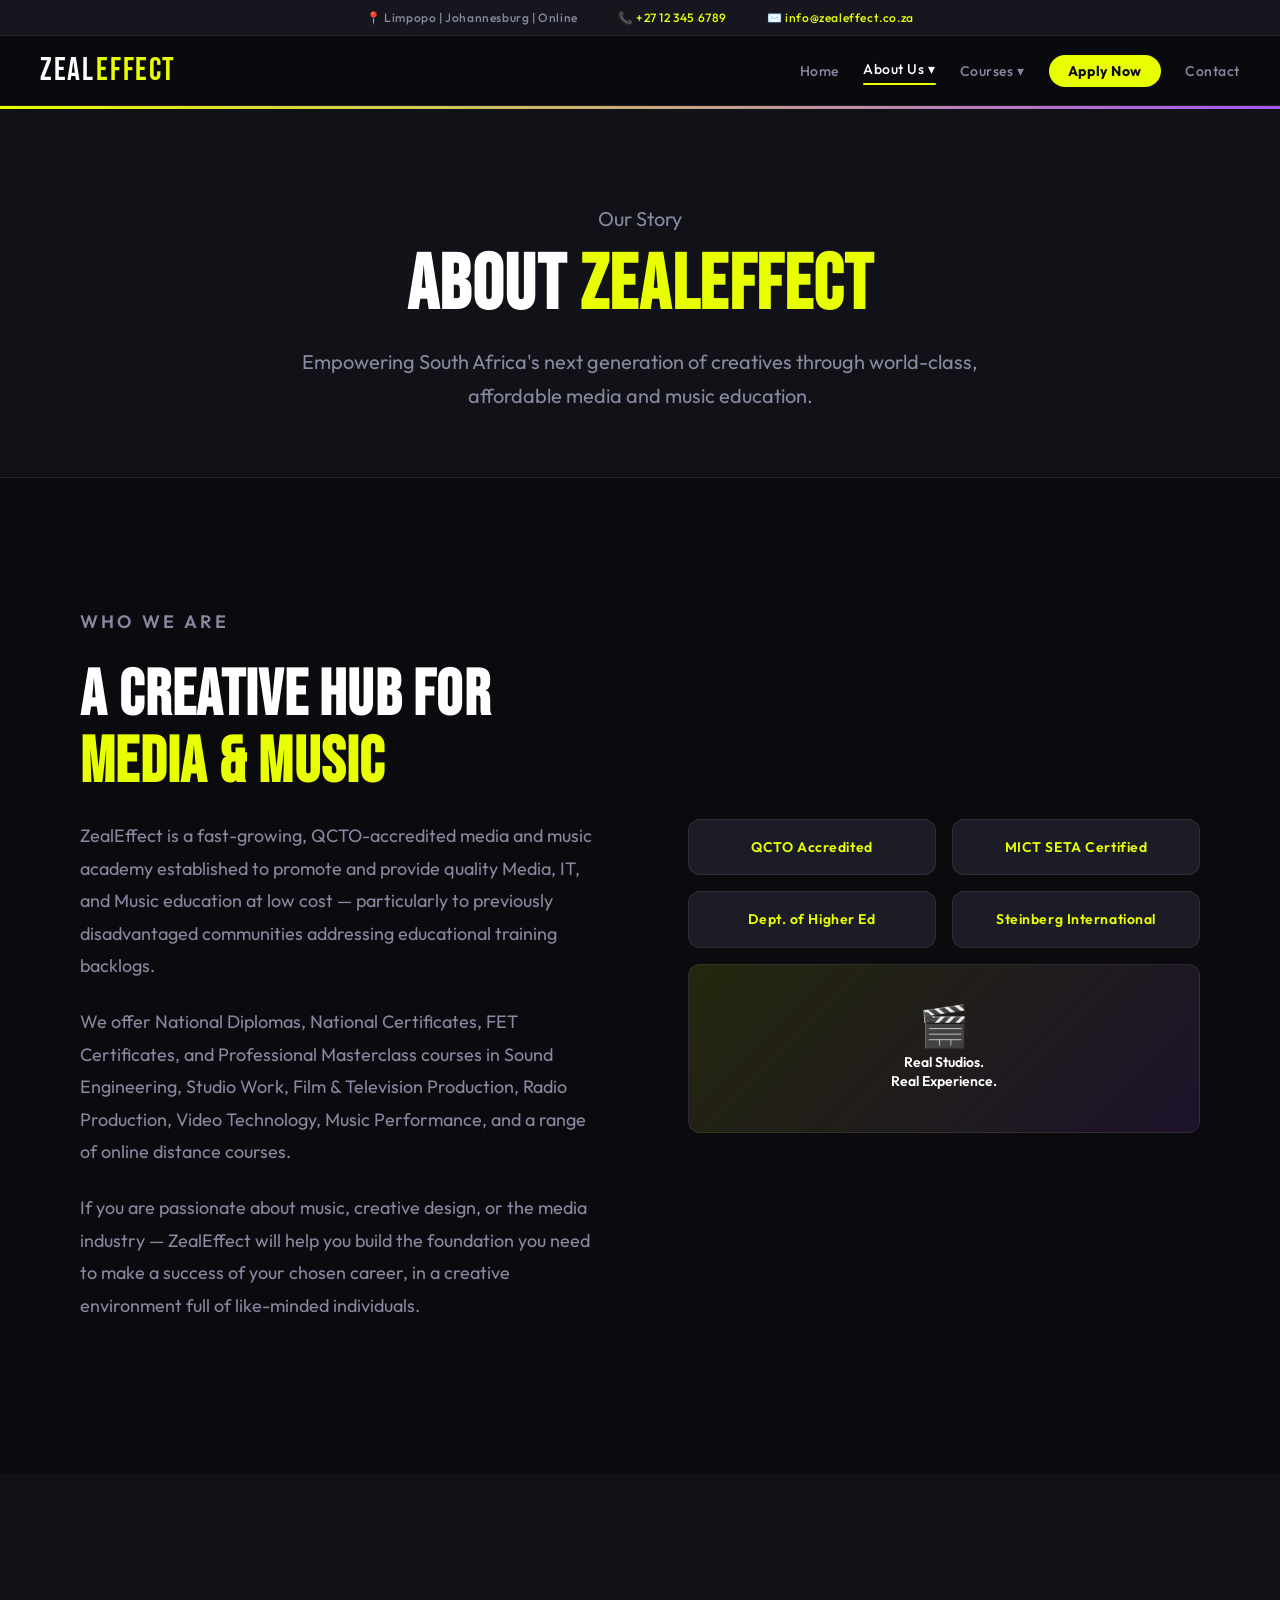
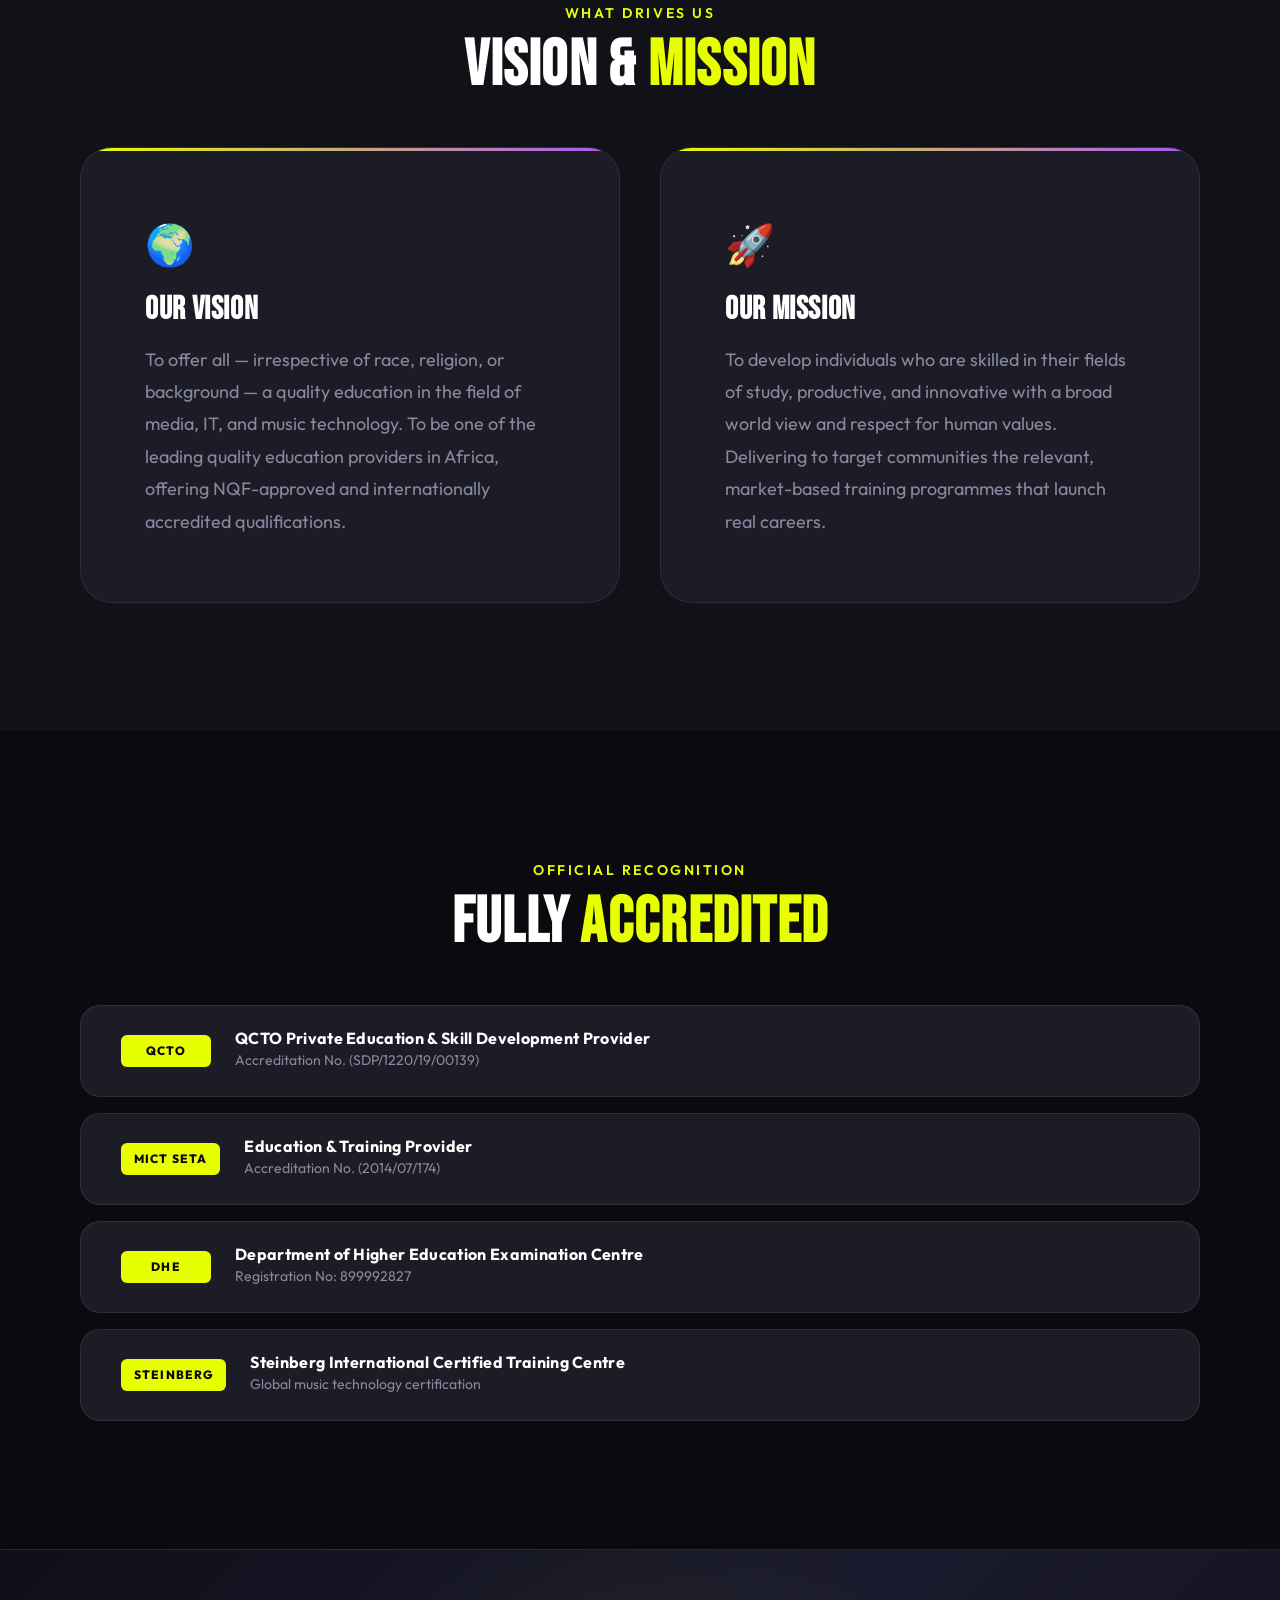
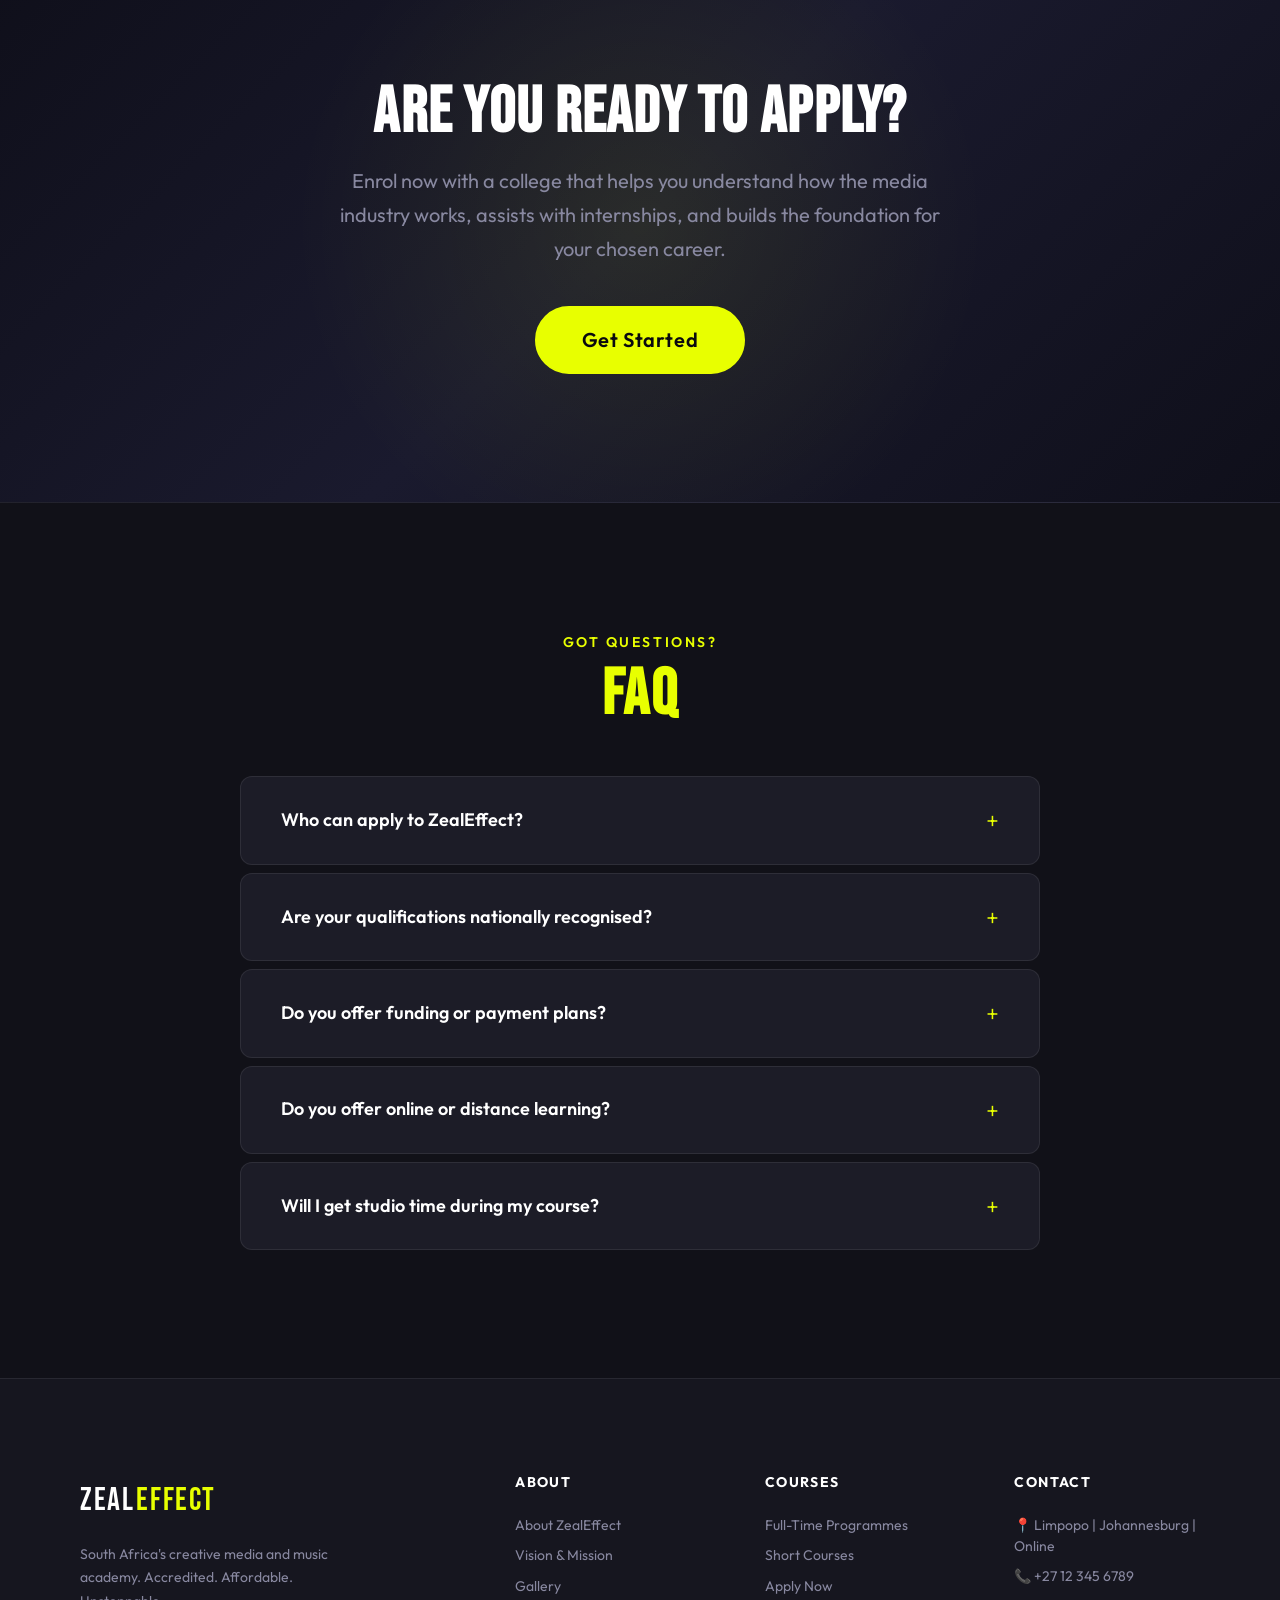
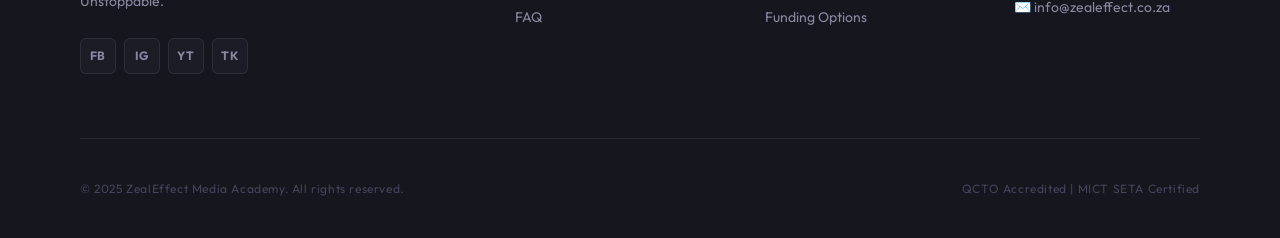
==== about.html @ ce58e079 "first commit" ====
<!DOCTYPE html>
<html lang="en">
<head>
  <meta charset="UTF-8" />
  <meta name="viewport" content="width=device-width, initial-scale=1.0" />
  <title>About Us | ZealEffect</title>
  <link rel="stylesheet" href="css/reset.css" />
  <link rel="stylesheet" href="css/variables.css" />
  <link rel="stylesheet" href="css/layout.css" />
  <link rel="stylesheet" href="css/navbar.css" />
  <link rel="stylesheet" href="css/sections.css" />
  <link rel="stylesheet" href="css/cards.css" />
  <link rel="stylesheet" href="css/footer.css" />
  <link rel="stylesheet" href="css/animations.css" />
  <link rel="stylesheet" href="css/about.css" />
  <link rel="preconnect" href="https://fonts.googleapis.com" />
  <link rel="preconnect" href="https://fonts.gstatic.com" crossorigin />
  <link href="https://fonts.googleapis.com/css2?family=Bebas+Neue&family=Outfit:wght@300;400;500;600;700&display=swap" rel="stylesheet" />
</head>
<body>

  <!-- TOP BAR -->
  <div class="topbar">
    <span>📍 Limpopo | Johannesburg | Online</span>
    <span>📞 <a href="tel:+27123456789">+27 12 345 6789</a></span>
    <span>✉️ <a href="mailto:info@zealeffect.co.za">info@zealeffect.co.za</a></span>
  </div>

  <!-- NAVBAR -->
  <nav class="navbar" id="navbar">
    <a href="index.html" class="logo">
      <span class="logo-zeal">ZEAL</span><span class="logo-effect">EFFECT</span>
    </a>
    <button class="hamburger" id="hamburger" aria-label="Toggle menu">
      <span></span><span></span><span></span>
    </button>
    <ul class="nav-links" id="navLinks">
      <li><a href="index.html">Home</a></li>
      <li class="dropdown">
        <a href="about.html" class="active">About Us ▾</a>
        <ul class="dropdown-menu">
          <li><a href="#vision">Our Vision</a></li>
          <li><a href="#mission">Our Mission</a></li>
          <li><a href="gallery.html">Gallery</a></li>
          <li><a href="#faq">FAQ</a></li>
        </ul>
      </li>
      <li class="dropdown">
        <a href="courses.html">Courses ▾</a>
        <ul class="dropdown-menu">
          <li><a href="courses.html#fulltime">Full-Time Programmes</a></li>
          <li><a href="courses.html#parttime">Short Courses</a></li>
        </ul>
      </li>
      <li><a href="#apply" class="nav-cta">Apply Now</a></li>
      <li><a href="contact.html">Contact</a></li>
    </ul>
  </nav>

  <!-- PAGE HERO -->
  <section class="page-hero">
    <div class="page-hero-content reveal">
      <p class="hero-eyebrow">Our Story</p>
      <h1>About <em>ZealEffect</em></h1>
      <p>Empowering South Africa's next generation of creatives through world-class, affordable media and music education.</p>
    </div>
  </section>

  <!-- WHO WE ARE -->
  <section class="section-pad">
    <div class="container">
      <div class="about-grid">
        <div class="about-text reveal">
          <p class="section-eyebrow">Who We Are</p>
          <h2 class="section-title">A Creative Hub for<br/><em>Media &amp; Music</em></h2>
          <p>ZealEffect is a fast-growing, QCTO-accredited media and music academy established to promote and provide quality Media, IT, and Music education at low cost — particularly to previously disadvantaged communities addressing educational training backlogs.</p>
          <p>We offer National Diplomas, National Certificates, FET Certificates, and Professional Masterclass courses in Sound Engineering, Studio Work, Film & Television Production, Radio Production, Video Technology, Music Performance, and a range of online distance courses.</p>
          <p>If you are passionate about music, creative design, or the media industry — ZealEffect will help you build the foundation you need to make a success of your chosen career, in a creative environment full of like-minded individuals.</p>
        </div>
        <div class="about-badges reveal-delay">
          <div class="badge">QCTO Accredited</div>
          <div class="badge">MICT SETA Certified</div>
          <div class="badge">Dept. of Higher Ed</div>
          <div class="badge">Steinberg International</div>
          <div class="badge-image">
            <div class="badge-icon">🎬</div>
            <p>Real Studios.<br/>Real Experience.</p>
          </div>
        </div>
      </div>
    </div>
  </section>

  <!-- VISION & MISSION -->
  <section id="vision" class="section-pad dark-section">
    <div class="container">
      <p class="section-eyebrow center">What Drives Us</p>
      <h2 class="section-title center">Vision &amp; <em>Mission</em></h2>
      <div class="vm-grid" style="margin-top: 3rem;">
        <div class="vm-card reveal" id="mission">
          <div class="vm-icon">🌍</div>
          <h3>Our Vision</h3>
          <p>To offer all — irrespective of race, religion, or background — a quality education in the field of media, IT, and music technology. To be one of the leading quality education providers in Africa, offering NQF-approved and internationally accredited qualifications.</p>
        </div>
        <div class="vm-card reveal">
          <div class="vm-icon">🚀</div>
          <h3>Our Mission</h3>
          <p>To develop individuals who are skilled in their fields of study, productive, and innovative with a broad world view and respect for human values. Delivering to target communities the relevant, market-based training programmes that launch real careers.</p>
        </div>
      </div>
    </div>
  </section>

  <!-- ACCREDITATION -->
  <section class="section-pad">
    <div class="container">
      <p class="section-eyebrow center">Official Recognition</p>
      <h2 class="section-title center">Fully <em>Accredited</em></h2>
      <div class="accreditation-list stagger-children" style="margin-top:3rem">
        <div class="accred-item">
          <span class="accred-badge">QCTO</span>
          <div>
            <h4>QCTO Private Education &amp; Skill Development Provider</h4>
            <p>Accreditation No. (SDP/1220/19/00139)</p>
          </div>
        </div>
        <div class="accred-item">
          <span class="accred-badge">MICT SETA</span>
          <div>
            <h4>Education &amp; Training Provider</h4>
            <p>Accreditation No. (2014/07/174)</p>
          </div>
        </div>
        <div class="accred-item">
          <span class="accred-badge">DHE</span>
          <div>
            <h4>Department of Higher Education Examination Centre</h4>
            <p>Registration No: 899992827</p>
          </div>
        </div>
        <div class="accred-item">
          <span class="accred-badge">Steinberg</span>
          <div>
            <h4>Steinberg International Certified Training Centre</h4>
            <p>Global music technology certification</p>
          </div>
        </div>
      </div>
    </div>
  </section>

  <!-- APPLY CTA -->
  <section id="apply" class="cta-banner">
    <div class="cta-orb"></div>
    <div class="container cta-inner reveal">
      <h2>Are You Ready to Apply?</h2>
      <p>Enrol now with a college that helps you understand how the media industry works, assists with internships, and builds the foundation for your chosen career.</p>
      <a href="courses.html" class="btn btn-primary btn-lg">Get Started</a>
    </div>
  </section>

  <!-- FAQ -->
  <section id="faq" class="section-pad dark-section">
    <div class="container">
      <p class="section-eyebrow center">Got Questions?</p>
      <h2 class="section-title center"><em>FAQ</em></h2>
      <div class="faq-list" style="margin-top:3rem; max-width:800px; margin-left:auto; margin-right:auto;">
        <details class="faq-item reveal">
          <summary>Who can apply to ZealEffect?</summary>
          <p>Anyone who is passionate about media, music, or creative technology — regardless of race, religion, or background. We welcome school leavers, career changers, and working professionals.</p>
        </details>
        <details class="faq-item reveal">
          <summary>Are your qualifications nationally recognised?</summary>
          <p>Yes. All our full-time programmes are QCTO-accredited and registered with the Department of Higher Education. Short courses carry Steinberg and MICT SETA certification.</p>
        </details>
        <details class="faq-item reveal">
          <summary>Do you offer funding or payment plans?</summary>
          <p>Yes — we offer various funding options and flexible payment arrangements. Contact us or visit our Funding page for details.</p>
        </details>
        <details class="faq-item reveal">
          <summary>Do you offer online or distance learning?</summary>
          <p>Yes. We offer a range of online and distance courses alongside our campus-based programmes. Reach out to us to find out which options suit your schedule.</p>
        </details>
        <details class="faq-item reveal">
          <summary>Will I get studio time during my course?</summary>
          <p>Absolutely. Hands-on studio experience is central to what we offer. Students get real lab and studio time as part of their training.</p>
        </details>
      </div>
    </div>
  </section>

  <!-- FOOTER -->
  <footer class="footer">
    <div class="container">
      <div class="footer-grid">
        <div class="footer-brand">
          <div class="footer-logo"><span class="logo-zeal">ZEAL</span><span class="logo-effect">EFFECT</span></div>
          <p>South Africa's creative media and music academy. Accredited. Affordable. Unstoppable.</p>
          <div class="social-links">
            <a href="#" aria-label="Facebook">FB</a>
            <a href="#" aria-label="Instagram">IG</a>
            <a href="#" aria-label="YouTube">YT</a>
            <a href="#" aria-label="TikTok">TK</a>
          </div>
        </div>
        <div class="footer-col">
          <h4>About</h4>
          <ul>
            <li><a href="about.html">About ZealEffect</a></li>
            <li><a href="#vision">Vision &amp; Mission</a></li>
            <li><a href="gallery.html">Gallery</a></li>
            <li><a href="#faq">FAQ</a></li>
          </ul>
        </div>
        <div class="footer-col">
          <h4>Courses</h4>
          <ul>
            <li><a href="courses.html#fulltime">Full-Time Programmes</a></li>
            <li><a href="courses.html#parttime">Short Courses</a></li>
            <li><a href="#apply">Apply Now</a></li>
            <li><a href="#">Funding Options</a></li>
          </ul>
        </div>
        <div class="footer-col">
          <h4>Contact</h4>
          <ul>
            <li>📍 Limpopo | Johannesburg | Online</li>
            <li>📞 <a href="tel:+27123456789">+27 12 345 6789</a></li>
            <li>✉️ <a href="mailto:info@zealeffect.co.za">info@zealeffect.co.za</a></li>
          </ul>
        </div>
      </div>
      <div class="footer-bottom">
        <p>© 2025 ZealEffect Media Academy. All rights reserved.</p>
        <p>QCTO Accredited | MICT SETA Certified</p>
      </div>
    </div>
  </footer>

  <script src="js/navbar.js"></script>
  <script src="js/animations.js"></script>
</body>
</html>
---- css/variables.css ----
/* =============================================
   VARIABLES.CSS — Design tokens for ZealEffect
   ============================================= */

:root {

  /* ---- COLORS ---- */
  --color-bg:           #0a0a0f;
  --color-bg-2:         #111118;
  --color-bg-3:         #16161f;
  --color-surface:      #1c1c27;
  --color-border:       rgba(255, 255, 255, 0.08);

  --color-accent:       #e8ff00;      /* electric yellow-green — the ZealEffect spark */
  --color-accent-dim:   rgba(232, 255, 0, 0.12);
  --color-accent-glow:  rgba(232, 255, 0, 0.35);

  --color-secondary:    #a855f7;      /* violet for depth */
  --color-secondary-dim: rgba(168, 85, 247, 0.12);

  --color-text:         #e8e8f0;
  --color-text-muted:   #8888a0;
  --color-text-faint:   #44445a;

  --color-white:        #ffffff;
  --color-dark:         #0a0a0f;

  /* ---- TYPOGRAPHY ---- */
  --font-display:       'Bebas Neue', 'Impact', sans-serif;
  --font-body:          'Outfit', 'Segoe UI', sans-serif;

  --fs-xs:    0.75rem;
  --fs-sm:    0.875rem;
  --fs-base:  1rem;
  --fs-md:    1.125rem;
  --fs-lg:    1.25rem;
  --fs-xl:    1.5rem;
  --fs-2xl:   2rem;
  --fs-3xl:   2.75rem;
  --fs-4xl:   3.5rem;
  --fs-5xl:   5rem;
  --fs-6xl:   7rem;

  /* ---- SPACING ---- */
  --space-xs:   0.5rem;
  --space-sm:   1rem;
  --space-md:   1.5rem;
  --space-lg:   2.5rem;
  --space-xl:   4rem;
  --space-2xl:  6rem;
  --space-3xl:  8rem;

  /* ---- BORDERS & RADIUS ---- */
  --radius-sm:  6px;
  --radius-md:  12px;
  --radius-lg:  20px;
  --radius-xl:  32px;
  --radius-full: 9999px;

  /* ---- SHADOWS ---- */
  --shadow-sm:    0 2px 8px rgba(0,0,0,0.4);
  --shadow-md:    0 8px 32px rgba(0,0,0,0.6);
  --shadow-accent: 0 0 40px var(--color-accent-glow);
  --shadow-card:  0 4px 24px rgba(0,0,0,0.5);

  /* ---- TRANSITIONS ---- */
  --transition-fast:    0.15s ease;
  --transition-base:    0.3s ease;
  --transition-slow:    0.6s ease;

  /* ---- LAYOUT ---- */
  --container-max:  1200px;
  --navbar-height:  70px;
  --topbar-height:  38px;
}
---- css/layout.css ----
/* =============================================
   LAYOUT.CSS — Containers, grids, utilities
   ============================================= */

.container {
  width: 100%;
  max-width: var(--container-max);
  margin: 0 auto;
  padding: 0 var(--space-lg);
}

.section-pad {
  padding: var(--space-3xl) 0;
}

.dark-section {
  background-color: var(--color-bg-2);
}

.center {
  text-align: center;
}

/* ---- Shared text styles ---- */
.section-eyebrow {
  font-family: var(--font-body);
  font-size: var(--fs-sm);
  font-weight: 600;
  letter-spacing: 0.18em;
  text-transform: uppercase;
  color: var(--color-accent);
  margin-bottom: var(--space-xs);
  display: block;
}

.section-title {
  font-size: clamp(var(--fs-3xl), 5vw, var(--fs-5xl));
  color: var(--color-white);
  margin-bottom: var(--space-md);
  line-height: 1.05;
}

.section-title em {
  font-style: normal;
  color: var(--color-accent);
}

/* ---- Buttons ---- */
.btn {
  display: inline-block;
  font-family: var(--font-body);
  font-weight: 600;
  font-size: var(--fs-base);
  padding: 0.8rem 2rem;
  border-radius: var(--radius-full);
  transition: all var(--transition-base);
  cursor: pointer;
  letter-spacing: 0.03em;
  border: 2px solid transparent;
}

.btn-primary {
  background: var(--color-accent);
  color: var(--color-dark);
  border-color: var(--color-accent);
}

.btn-primary:hover {
  background: transparent;
  color: var(--color-accent);
  box-shadow: var(--shadow-accent);
}

.btn-outline {
  background: transparent;
  color: var(--color-white);
  border-color: rgba(255,255,255,0.3);
}

.btn-outline:hover {
  border-color: var(--color-accent);
  color: var(--color-accent);
}

.btn-lg {
  font-size: var(--fs-lg);
  padding: 1rem 2.8rem;
}

/* ---- Divider ---- */
.divider {
  width: 60px;
  height: 3px;
  background: var(--color-accent);
  margin: var(--space-md) 0;
}

.divider.center {
  margin-left: auto;
  margin-right: auto;
}

/* ---- Responsive ---- */
@media (max-width: 768px) {
  .container {
    padding: 0 var(--space-sm);
  }

  .section-pad {
    padding: var(--space-2xl) 0;
  }
}
---- css/navbar.css ----
/* =============================================
   NAVBAR.CSS — Top bar & Navigation
   ============================================= */

/* ---- Top bar ---- */
.topbar {
  background: var(--color-bg-3);
  color: var(--color-text-muted);
  font-size: var(--fs-xs);
  font-weight: 500;
  display: flex;
  justify-content: center;
  gap: var(--space-lg);
  padding: 0.5rem var(--space-lg);
  border-bottom: 1px solid var(--color-border);
  letter-spacing: 0.05em;
}

.topbar a {
  color: var(--color-accent);
  transition: opacity var(--transition-fast);
}

.topbar a:hover {
  opacity: 0.7;
}

/* ---- Navbar ---- */
.navbar {
  position: sticky;
  top: 0;
  z-index: 1000;
  height: var(--navbar-height);
  background: rgba(10, 10, 15, 0.92);
  backdrop-filter: blur(14px);
  -webkit-backdrop-filter: blur(14px);
  border-bottom: 1px solid var(--color-border);
  display: flex;
  align-items: center;
  justify-content: space-between;
  padding: 0 var(--space-lg);
  transition: box-shadow var(--transition-base);
}

.navbar.scrolled {
  box-shadow: 0 4px 32px rgba(0,0,0,0.6);
}

/* ---- Logo ---- */
.logo {
  font-family: var(--font-display);
  font-size: var(--fs-2xl);
  letter-spacing: 0.05em;
  display: flex;
  align-items: baseline;
  gap: 2px;
}

.logo-zeal  { color: var(--color-white); }
.logo-effect { color: var(--color-accent); }

.footer-logo {
  font-family: var(--font-display);
  font-size: var(--fs-2xl);
  letter-spacing: 0.05em;
  margin-bottom: var(--space-sm);
  display: inline-flex;
  gap: 2px;
}

/* ---- Nav links ---- */
.nav-links {
  display: flex;
  align-items: center;
  gap: var(--space-md);
}

.nav-links li {
  position: relative;
}

.nav-links a {
  font-size: var(--fs-sm);
  font-weight: 500;
  color: var(--color-text-muted);
  letter-spacing: 0.04em;
  transition: color var(--transition-fast);
  padding: 0.3rem 0;
}

.nav-links a:hover,
.nav-links a.active {
  color: var(--color-white);
}

.nav-links a.active::after {
  content: '';
  display: block;
  width: 100%;
  height: 2px;
  background: var(--color-accent);
  margin-top: 2px;
  border-radius: 2px;
}

/* ---- Apply Now CTA in nav ---- */
.nav-cta {
  background: var(--color-accent) !important;
  color: var(--color-dark) !important;
  padding: 0.45rem 1.2rem !important;
  border-radius: var(--radius-full);
  font-weight: 700 !important;
  font-size: var(--fs-sm) !important;
  transition: all var(--transition-base) !important;
}

.nav-cta:hover {
  background: transparent !important;
  color: var(--color-accent) !important;
  box-shadow: 0 0 0 2px var(--color-accent);
}

/* ---- Dropdowns ---- */
.dropdown-menu {
  display: none;
  position: absolute;
  top: calc(100% + 12px);
  left: 50%;
  transform: translateX(-50%);
  background: var(--color-surface);
  border: 1px solid var(--color-border);
  border-radius: var(--radius-md);
  min-width: 220px;
  overflow: hidden;
  box-shadow: var(--shadow-md);
  z-index: 999;
}

.dropdown:hover .dropdown-menu {
  display: block;
  animation: fadeDown 0.2s ease;
}

.dropdown-menu li a {
  display: block;
  padding: 0.65rem 1.2rem;
  font-size: var(--fs-sm);
  color: var(--color-text-muted);
  transition: background var(--transition-fast), color var(--transition-fast);
  border-bottom: 1px solid var(--color-border);
}

.dropdown-menu li:last-child a {
  border-bottom: none;
}

.dropdown-menu li a:hover {
  background: var(--color-accent-dim);
  color: var(--color-accent);
}

/* ---- Hamburger ---- */
.hamburger {
  display: none;
  flex-direction: column;
  gap: 5px;
  width: 28px;
  padding: 4px;
}

.hamburger span {
  display: block;
  height: 2px;
  background: var(--color-white);
  border-radius: 2px;
  transition: transform var(--transition-base), opacity var(--transition-base);
}

.hamburger.open span:nth-child(1) { transform: translateY(7px) rotate(45deg); }
.hamburger.open span:nth-child(2) { opacity: 0; }
.hamburger.open span:nth-child(3) { transform: translateY(-7px) rotate(-45deg); }

/* ---- Responsive ---- */
@media (max-width: 900px) {
  .hamburger { display: flex; }

  .nav-links {
    display: none;
    flex-direction: column;
    align-items: flex-start;
    position: absolute;
    top: var(--navbar-height);
    left: 0;
    right: 0;
    background: var(--color-bg-2);
    border-bottom: 1px solid var(--color-border);
    padding: var(--space-md) var(--space-lg);
    gap: var(--space-sm);
  }

  .nav-links.open {
    display: flex;
  }

  .dropdown-menu {
    position: static;
    transform: none;
    box-shadow: none;
    border: none;
    background: transparent;
    padding-left: var(--space-sm);
  }

  .dropdown:hover .dropdown-menu,
  .dropdown.open .dropdown-menu {
    display: block;
  }

  .topbar {
    gap: var(--space-sm);
    font-size: 0.65rem;
    flex-wrap: wrap;
    justify-content: center;
  }
}

/* ---- Animation ---- */
@keyframes fadeDown {
  from { opacity: 0; transform: translateX(-50%) translateY(-8px); }
  to   { opacity: 1; transform: translateX(-50%) translateY(0); }
}
---- css/sections.css ----
/* =============================================
   SECTIONS.CSS — About, VM, CTA, misc sections
   ============================================= */

/* ---- About Strip ---- */
.about-grid {
  display: grid;
  grid-template-columns: 1fr 1fr;
  gap: var(--space-2xl);
  align-items: center;
}

.about-text p {
  color: var(--color-text-muted);
  font-size: var(--fs-md);
  margin-bottom: var(--space-md);
  line-height: 1.8;
}

.about-text .btn {
  margin-top: var(--space-sm);
}

/* ---- Accreditation badges ---- */
.about-badges {
  display: grid;
  grid-template-columns: 1fr 1fr;
  gap: var(--space-sm);
}

.badge {
  background: var(--color-surface);
  border: 1px solid var(--color-border);
  border-radius: var(--radius-md);
  padding: var(--space-sm) var(--space-md);
  font-size: var(--fs-sm);
  font-weight: 600;
  color: var(--color-accent);
  text-align: center;
  transition: all var(--transition-base);
  letter-spacing: 0.04em;
}

.badge:hover {
  border-color: var(--color-accent);
  background: var(--color-accent-dim);
  box-shadow: 0 0 20px var(--color-accent-dim);
  transform: translateY(-2px);
}

.badge-image {
  grid-column: span 2;
  background: linear-gradient(135deg, var(--color-accent-dim), var(--color-secondary-dim));
  border: 1px solid var(--color-border);
  border-radius: var(--radius-md);
  padding: var(--space-lg);
  display: flex;
  flex-direction: column;
  align-items: center;
  gap: var(--space-xs);
  transition: all var(--transition-base);
}

.badge-image:hover {
  border-color: var(--color-accent);
  transform: translateY(-2px);
}

.badge-icon {
  font-size: 2.5rem;
  line-height: 1;
}

.badge-image p {
  font-size: var(--fs-sm);
  font-weight: 600;
  text-align: center;
  color: var(--color-white);
  margin: 0;
  line-height: 1.4;
}

/* ---- Vision & Mission ---- */
.vm-grid {
  display: grid;
  grid-template-columns: 1fr 1fr;
  gap: var(--space-lg);
}

.vm-card {
  background: var(--color-surface);
  border: 1px solid var(--color-border);
  border-radius: var(--radius-xl);
  padding: var(--space-xl);
  transition: all var(--transition-base);
  position: relative;
  overflow: hidden;
}

.vm-card::before {
  content: '';
  position: absolute;
  top: 0; left: 0; right: 0;
  height: 3px;
  background: linear-gradient(90deg, var(--color-accent), var(--color-secondary));
}

.vm-card:hover {
  border-color: var(--color-accent);
  transform: translateY(-4px);
  box-shadow: var(--shadow-card), 0 0 40px var(--color-accent-dim);
}

.vm-icon {
  font-size: 2.5rem;
  margin-bottom: var(--space-sm);
}

.vm-card h3 {
  font-size: var(--fs-2xl);
  color: var(--color-white);
  margin-bottom: var(--space-sm);
}

.vm-card p {
  color: var(--color-text-muted);
  font-size: var(--fs-md);
  line-height: 1.8;
  margin: 0;
}

/* ---- CTA Banner ---- */
.cta-banner {
  position: relative;
  background: linear-gradient(135deg, #0f0f1a 0%, #1a1a2e 50%, #0f0f1a 100%);
  padding: var(--space-3xl) 0;
  overflow: hidden;
  border-top: 1px solid var(--color-border);
  border-bottom: 1px solid var(--color-border);
}

.cta-orb {
  position: absolute;
  width: 700px;
  height: 700px;
  background: radial-gradient(circle, rgba(232,255,0,0.08) 0%, transparent 70%);
  top: 50%;
  left: 50%;
  transform: translate(-50%, -50%);
  pointer-events: none;
}

.cta-inner {
  position: relative;
  z-index: 2;
  text-align: center;
}

.cta-inner h2 {
  font-size: clamp(var(--fs-3xl), 5vw, var(--fs-5xl));
  color: var(--color-white);
  margin-bottom: var(--space-sm);
}

.cta-inner p {
  font-size: var(--fs-lg);
  color: var(--color-text-muted);
  max-width: 600px;
  margin: 0 auto var(--space-lg);
  line-height: 1.7;
}

/* ---- Responsive ---- */
@media (max-width: 900px) {
  .about-grid {
    grid-template-columns: 1fr;
    gap: var(--space-lg);
  }

  .vm-grid {
    grid-template-columns: 1fr;
  }

  .about-badges {
    grid-template-columns: repeat(2, 1fr);
  }
}

@media (max-width: 500px) {
  .about-badges {
    grid-template-columns: 1fr;
  }

  .badge-image {
    grid-column: span 1;
  }
}
---- css/cards.css ----
/* =============================================
   CARDS.CSS — Course cards & grid
   ============================================= */

/* ---- Courses grid ---- */
.courses-grid {
  display: grid;
  grid-template-columns: repeat(3, 1fr);
  gap: var(--space-md);
  margin-top: var(--space-xl);
}

/* ---- Course card ---- */
.course-card {
  background: var(--color-surface);
  border: 1px solid var(--color-border);
  border-radius: var(--radius-lg);
  padding: var(--space-lg);
  transition: all var(--transition-base);
  position: relative;
  overflow: hidden;
  cursor: pointer;
}

.course-card::after {
  content: '';
  position: absolute;
  inset: 0;
  background: linear-gradient(135deg, var(--color-accent-dim), transparent);
  opacity: 0;
  transition: opacity var(--transition-base);
}

.course-card:hover {
  border-color: var(--color-accent);
  transform: translateY(-6px);
  box-shadow: var(--shadow-card), 0 0 30px var(--color-accent-dim);
}

.course-card:hover::after {
  opacity: 1;
}

.course-icon {
  font-size: 2.5rem;
  margin-bottom: var(--space-sm);
  display: block;
  position: relative;
  z-index: 1;
}

.course-card h3 {
  font-size: var(--fs-xl);
  color: var(--color-white);
  margin-bottom: var(--space-xs);
  position: relative;
  z-index: 1;
}

.course-card p {
  font-size: var(--fs-sm);
  color: var(--color-text-muted);
  line-height: 1.7;
  margin-bottom: var(--space-md);
  position: relative;
  z-index: 1;
}

.card-link {
  font-size: var(--fs-sm);
  font-weight: 700;
  color: var(--color-accent);
  letter-spacing: 0.05em;
  transition: letter-spacing var(--transition-fast);
  position: relative;
  z-index: 1;
}

.card-link:hover {
  letter-spacing: 0.1em;
}

/* ---- Responsive ---- */
@media (max-width: 1024px) {
  .courses-grid {
    grid-template-columns: repeat(2, 1fr);
  }
}

@media (max-width: 600px) {
  .courses-grid {
    grid-template-columns: 1fr;
  }
}
---- css/footer.css ----
/* =============================================
   FOOTER.CSS — Footer styles
   ============================================= */

.footer {
  background: var(--color-bg-3);
  border-top: 1px solid var(--color-border);
  padding: var(--space-2xl) 0 var(--space-lg);
}

/* ---- Footer grid ---- */
.footer-grid {
  display: grid;
  grid-template-columns: 2fr 1fr 1fr 1fr;
  gap: var(--space-xl);
  padding-bottom: var(--space-xl);
  border-bottom: 1px solid var(--color-border);
  margin-bottom: var(--space-lg);
}

/* ---- Brand column ---- */
.footer-brand p {
  color: var(--color-text-muted);
  font-size: var(--fs-sm);
  line-height: 1.7;
  max-width: 280px;
  margin-bottom: var(--space-md);
}

.social-links {
  display: flex;
  gap: var(--space-xs);
}

.social-links a {
  display: inline-flex;
  align-items: center;
  justify-content: center;
  width: 36px;
  height: 36px;
  border-radius: var(--radius-sm);
  background: var(--color-surface);
  border: 1px solid var(--color-border);
  font-size: var(--fs-xs);
  font-weight: 700;
  color: var(--color-text-muted);
  letter-spacing: 0.05em;
  transition: all var(--transition-fast);
}

.social-links a:hover {
  background: var(--color-accent-dim);
  border-color: var(--color-accent);
  color: var(--color-accent);
}

/* ---- Footer columns ---- */
.footer-col h4 {
  font-family: var(--font-body);
  font-size: var(--fs-sm);
  font-weight: 700;
  letter-spacing: 0.1em;
  text-transform: uppercase;
  color: var(--color-white);
  margin-bottom: var(--space-md);
}

.footer-col ul {
  display: flex;
  flex-direction: column;
  gap: 0.6rem;
}

.footer-col ul li {
  font-size: var(--fs-sm);
  color: var(--color-text-muted);
  line-height: 1.5;
}

.footer-col ul li a {
  color: var(--color-text-muted);
  transition: color var(--transition-fast);
}

.footer-col ul li a:hover {
  color: var(--color-accent);
}

/* ---- Footer bottom bar ---- */
.footer-bottom {
  display: flex;
  justify-content: space-between;
  align-items: center;
  flex-wrap: wrap;
  gap: var(--space-sm);
}

.footer-bottom p {
  font-size: var(--fs-xs);
  color: var(--color-text-faint);
  letter-spacing: 0.05em;
  margin: 0;
}

/* ---- Responsive ---- */
@media (max-width: 1024px) {
  .footer-grid {
    grid-template-columns: 1fr 1fr;
    gap: var(--space-lg);
  }

  .footer-brand {
    grid-column: span 2;
  }
}

@media (max-width: 600px) {
  .footer-grid {
    grid-template-columns: 1fr;
  }

  .footer-brand {
    grid-column: span 1;
  }

  .footer-bottom {
    flex-direction: column;
    text-align: center;
  }
}
---- css/animations.css ----
/* =============================================
   ANIMATIONS.CSS — Scroll reveal & keyframes
   ============================================= */

/* ---- Scroll reveal base states ---- */
.reveal {
  opacity: 0;
  transform: translateY(32px);
  transition: opacity 0.7s ease, transform 0.7s ease;
}

.reveal-delay {
  opacity: 0;
  transform: translateY(32px);
  transition: opacity 0.7s 0.2s ease, transform 0.7s 0.2s ease;
}

.reveal.visible,
.reveal-delay.visible {
  opacity: 1;
  transform: translateY(0);
}

/* ---- Staggered children ---- */
.stagger-children > * {
  opacity: 0;
  transform: translateY(24px);
  transition: opacity 0.6s ease, transform 0.6s ease;
}

.stagger-children.visible > *:nth-child(1) { transition-delay: 0.05s; }
.stagger-children.visible > *:nth-child(2) { transition-delay: 0.15s; }
.stagger-children.visible > *:nth-child(3) { transition-delay: 0.25s; }
.stagger-children.visible > *:nth-child(4) { transition-delay: 0.35s; }
.stagger-children.visible > *:nth-child(5) { transition-delay: 0.45s; }
.stagger-children.visible > *:nth-child(6) { transition-delay: 0.55s; }

.stagger-children.visible > * {
  opacity: 1;
  transform: translateY(0);
}

/* ---- Global keyframes ---- */
@keyframes fade-up {
  from {
    opacity: 0;
    transform: translateY(24px);
  }
  to {
    opacity: 1;
    transform: translateY(0);
  }
}

@keyframes fade-in {
  from { opacity: 0; }
  to   { opacity: 1; }
}

@keyframes scale-in {
  from {
    opacity: 0;
    transform: scale(0.92);
  }
  to {
    opacity: 1;
    transform: scale(1);
  }
}

@keyframes slide-right {
  from {
    opacity: 0;
    transform: translateX(-24px);
  }
  to {
    opacity: 1;
    transform: translateX(0);
  }
}

/* ---- Pulse glow for accents ---- */
@keyframes pulse-glow {
  0%, 100% { box-shadow: 0 0 20px var(--color-accent-glow); }
  50%       { box-shadow: 0 0 50px var(--color-accent-glow); }
}

/* ---- Reduced motion ---- */
@media (prefers-reduced-motion: reduce) {
  *, *::before, *::after {
    animation-duration: 0.01ms !important;
    transition-duration: 0.01ms !important;
  }

  .reveal,
  .reveal-delay {
    opacity: 1;
    transform: none;
  }
}
---- css/about.css ----
/* =============================================
   ABOUT.CSS — About page specific styles
   ============================================= */

/* ---- Page hero (inner pages) ---- */
.page-hero {
  background: var(--color-bg-2);
  border-bottom: 1px solid var(--color-border);
  padding: var(--space-2xl) var(--space-lg) var(--space-xl);
  text-align: center;
  position: relative;
  overflow: hidden;
}

.page-hero::before {
  content: '';
  position: absolute;
  top: 0; left: 0; right: 0;
  height: 3px;
  background: linear-gradient(90deg, var(--color-accent), var(--color-secondary), var(--color-accent));
  background-size: 200% 100%;
  animation: gradient-slide 3s linear infinite;
}

.page-hero-content {
  position: relative;
  z-index: 1;
  max-width: 700px;
  margin: 0 auto;
}

.page-hero-content h1 {
  font-size: clamp(var(--fs-3xl), 6vw, var(--fs-5xl));
  color: var(--color-white);
  margin: var(--space-xs) 0 var(--space-sm);
}

.page-hero-content h1 em {
  font-style: normal;
  color: var(--color-accent);
}

.page-hero-content p {
  font-size: var(--fs-lg);
  color: var(--color-text-muted);
  line-height: 1.7;
  margin: 0;
}

/* ---- Accreditation list ---- */
.accreditation-list {
  display: flex;
  flex-direction: column;
  gap: var(--space-sm);
}

.accred-item {
  display: flex;
  align-items: center;
  gap: var(--space-md);
  background: var(--color-surface);
  border: 1px solid var(--color-border);
  border-radius: var(--radius-lg);
  padding: var(--space-md) var(--space-lg);
  transition: all var(--transition-base);
}

.accred-item:hover {
  border-color: var(--color-accent);
  transform: translateX(6px);
  background: var(--color-accent-dim);
}

.accred-badge {
  display: inline-block;
  min-width: 90px;
  text-align: center;
  background: var(--color-accent);
  color: var(--color-dark);
  font-family: var(--font-body);
  font-size: var(--fs-xs);
  font-weight: 800;
  letter-spacing: 0.1em;
  text-transform: uppercase;
  padding: 0.4rem 0.8rem;
  border-radius: var(--radius-sm);
  flex-shrink: 0;
}

.accred-item h4 {
  font-family: var(--font-body);
  font-size: var(--fs-base);
  font-weight: 700;
  color: var(--color-white);
  margin-bottom: 2px;
}

.accred-item p {
  font-size: var(--fs-sm);
  color: var(--color-text-muted);
  margin: 0;
}

/* ---- FAQ accordion ---- */
.faq-list {
  display: flex;
  flex-direction: column;
  gap: var(--space-xs);
}

.faq-item {
  background: var(--color-surface);
  border: 1px solid var(--color-border);
  border-radius: var(--radius-md);
  overflow: hidden;
  transition: border-color var(--transition-base);
}

.faq-item[open] {
  border-color: var(--color-accent);
}

.faq-item summary {
  font-family: var(--font-body);
  font-size: var(--fs-md);
  font-weight: 600;
  color: var(--color-white);
  padding: var(--space-md) var(--space-lg);
  cursor: pointer;
  list-style: none;
  display: flex;
  justify-content: space-between;
  align-items: center;
  user-select: none;
  transition: color var(--transition-fast);
}

.faq-item summary::-webkit-details-marker {
  display: none;
}

.faq-item summary::after {
  content: '+';
  font-size: var(--fs-xl);
  font-weight: 300;
  color: var(--color-accent);
  transition: transform var(--transition-base);
}

.faq-item[open] summary::after {
  transform: rotate(45deg);
}

.faq-item summary:hover {
  color: var(--color-accent);
}

.faq-item p {
  padding: 0 var(--space-lg) var(--space-md);
  font-size: var(--fs-sm);
  color: var(--color-text-muted);
  line-height: 1.8;
  margin: 0;
  border-top: 1px solid var(--color-border);
  padding-top: var(--space-sm);
}

/* ---- Gradient animation ---- */
@keyframes gradient-slide {
  from { background-position: 0% 50%; }
  to   { background-position: 200% 50%; }
}

/* ---- Responsive ---- */
@media (max-width: 600px) {
  .accred-item {
    flex-direction: column;
    align-items: flex-start;
  }
}
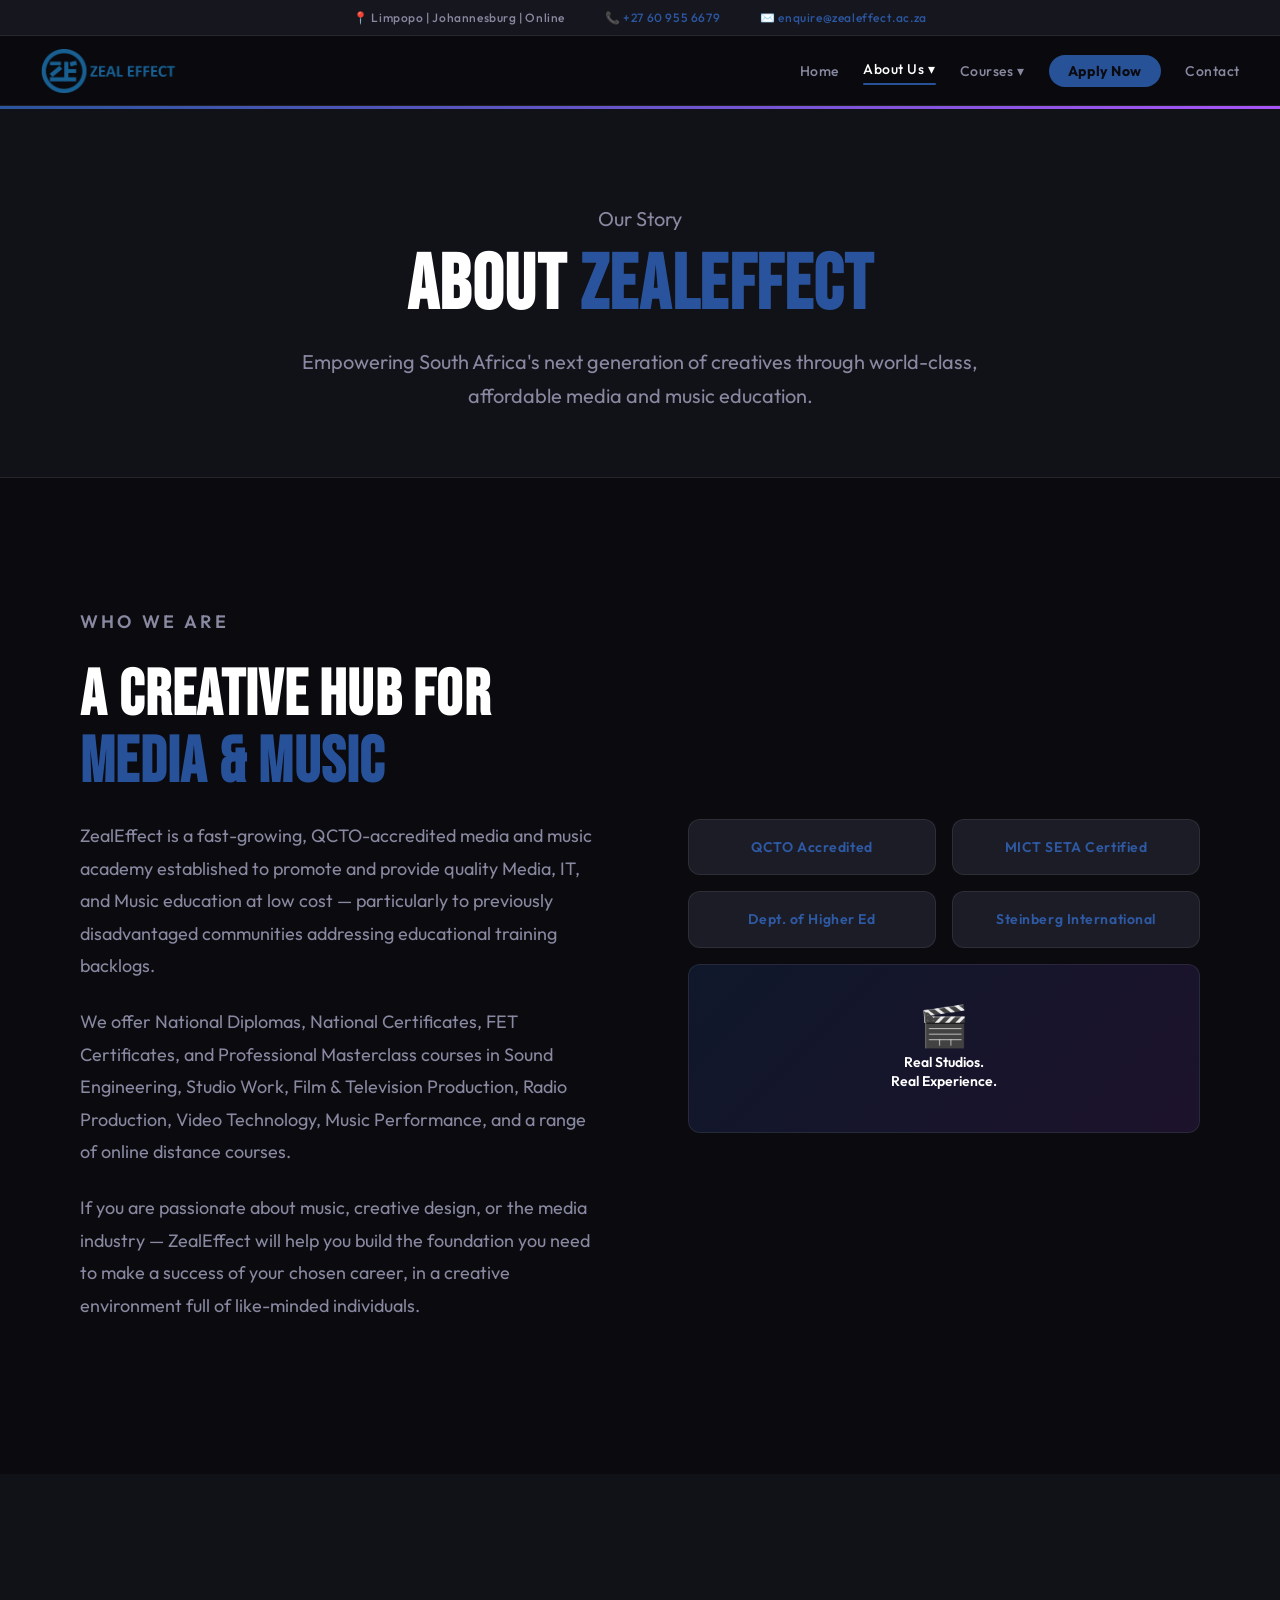
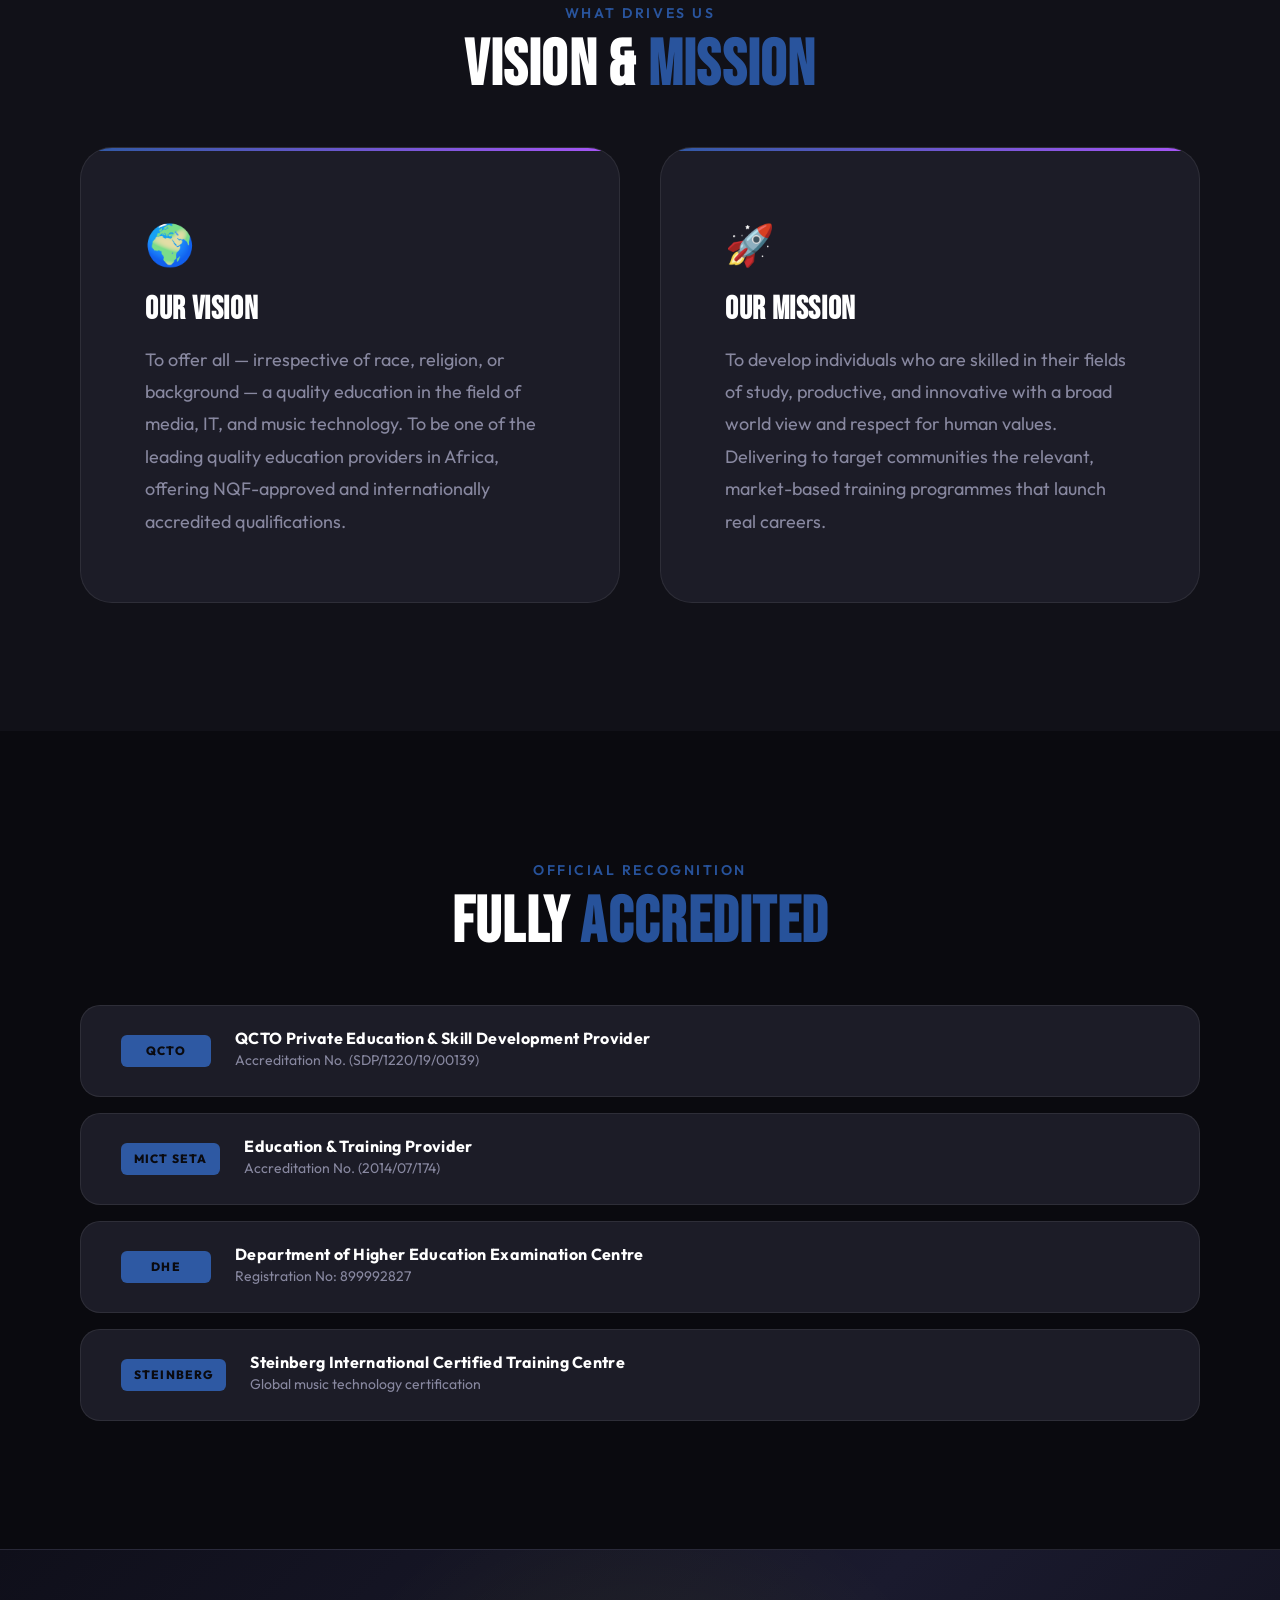
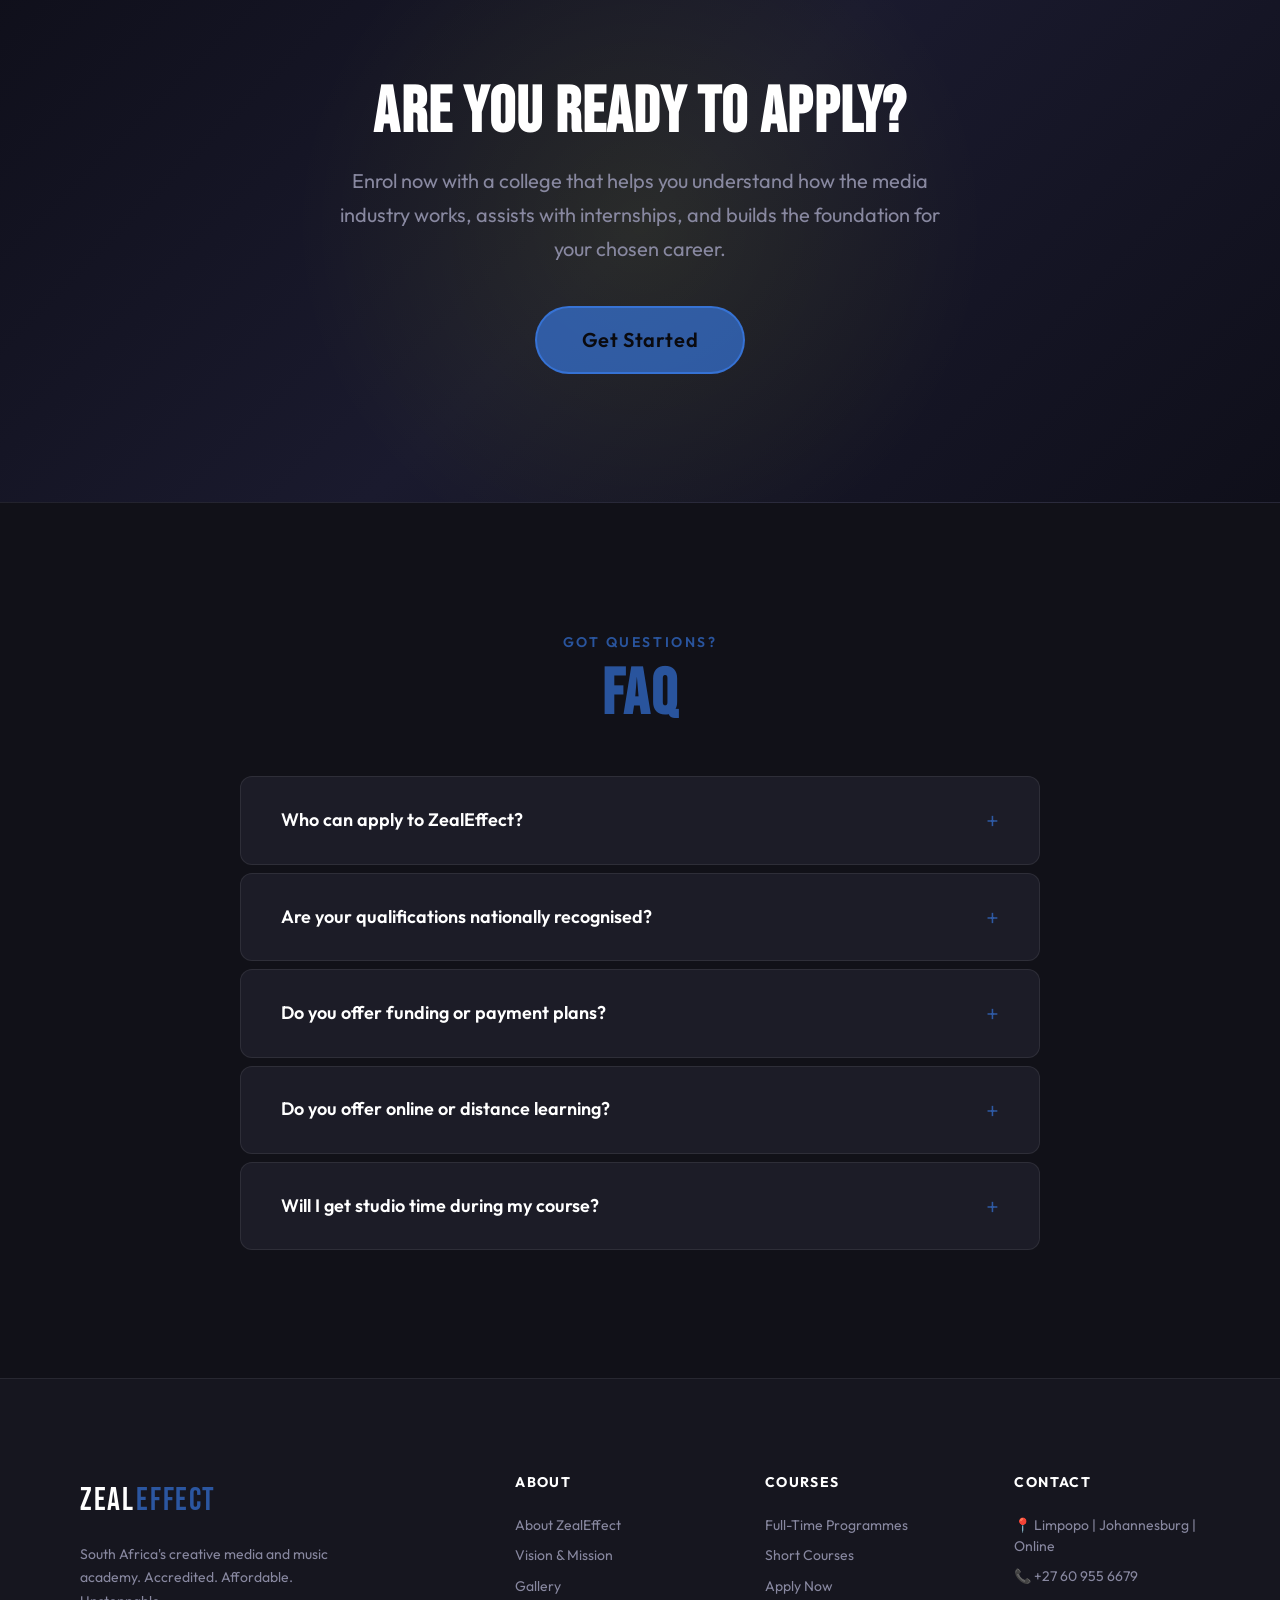
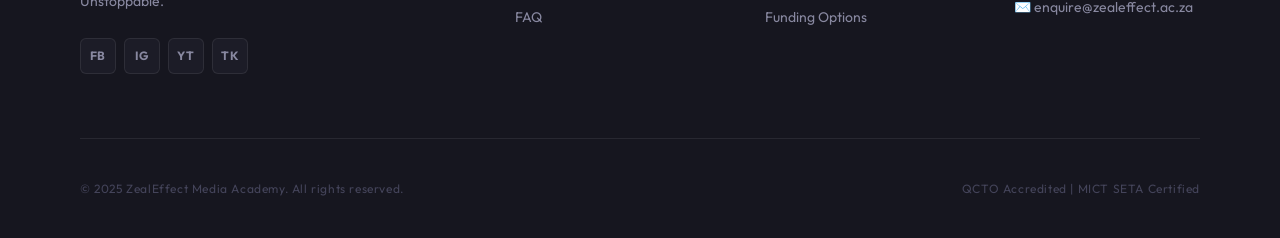
==== commit c07c0797: "fy" ====
--- a/about.html
+++ b/about.html
@@ -22,14 +22,15 @@
   <!-- TOP BAR -->
   <div class="topbar">
     <span>📍 Limpopo | Johannesburg | Online</span>
-    <span>📞 <a href="tel:+27123456789">+27 12 345 6789</a></span>
-    <span>✉️ <a href="mailto:info@zealeffect.co.za">info@zealeffect.co.za</a></span>
+    <span>📞 <a href="tel:+27609556679">+27 60 955 6679</a></span>
+    <span>✉️ <a href="mailto:enquire@zealeffect.ac.za">enquire@zealeffect.ac.za</a></span>
   </div>
 
   <!-- NAVBAR -->
   <nav class="navbar" id="navbar">
     <a href="index.html" class="logo">
-      <span class="logo-zeal">ZEAL</span><span class="logo-effect">EFFECT</span>
+      <img src="LOGO.png" alt="ZealEffect logo" class="logo-img" />
+      
     </a>
     <button class="hamburger" id="hamburger" aria-label="Toggle menu">
       <span></span><span></span><span></span>
@@ -52,7 +53,7 @@
           <li><a href="courses.html#parttime">Short Courses</a></li>
         </ul>
       </li>
-      <li><a href="#apply" class="nav-cta">Apply Now</a></li>
+      <li><a href="contact.html#apply" class="nav-cta">Apply Now</a></li>
       <li><a href="contact.html">Contact</a></li>
     </ul>
   </nav>
@@ -217,7 +218,7 @@
           <ul>
             <li><a href="courses.html#fulltime">Full-Time Programmes</a></li>
             <li><a href="courses.html#parttime">Short Courses</a></li>
-            <li><a href="#apply">Apply Now</a></li>
+            <li><a href="contact.html#apply">Apply Now</a></li>
             <li><a href="#">Funding Options</a></li>
           </ul>
         </div>
@@ -225,8 +226,8 @@
           <h4>Contact</h4>
           <ul>
             <li>📍 Limpopo | Johannesburg | Online</li>
-            <li>📞 <a href="tel:+27123456789">+27 12 345 6789</a></li>
-            <li>✉️ <a href="mailto:info@zealeffect.co.za">info@zealeffect.co.za</a></li>
+            <li>📞 <a href="tel:+27609556679">+27 60 955 6679</a></li>
+            <li>✉️ <a href="mailto:enquire@zealeffect.ac.za">enquire@zealeffect.ac.za</a></li>
           </ul>
         </div>
       </div>
--- a/css/variables.css
+++ b/css/variables.css
@@ -11,9 +11,9 @@
   --color-surface:      #1c1c27;
   --color-border:       rgba(255, 255, 255, 0.08);
 
-  --color-accent:       #e8ff00;      /* electric yellow-green — the ZealEffect spark */
-  --color-accent-dim:   rgba(232, 255, 0, 0.12);
-  --color-accent-glow:  rgba(232, 255, 0, 0.35);
+  --color-accent:       rgba(59, 130, 246, 0.6);      /* bright blue — the ZealEffect spark */
+  --color-accent-dim:   rgba(59, 130, 246, 0.12);
+  --color-accent-glow:  rgba(59, 130, 246, 0.35);
 
   --color-secondary:    #a855f7;      /* violet for depth */
   --color-secondary-dim: rgba(168, 85, 247, 0.12);
--- a/css/navbar.css
+++ b/css/navbar.css
@@ -52,8 +52,15 @@
   font-size: var(--fs-2xl);
   letter-spacing: 0.05em;
   display: flex;
-  align-items: baseline;
-  gap: 2px;
+  align-items: center;
+  gap: 0.85rem;
+}
+
+.logo-img {
+  height: 44px;
+  width: auto;
+  display: block;
+  border-radius: 8px;
 }
 
 .logo-zeal  { color: var(--color-white); }
@@ -124,7 +131,7 @@
 .dropdown-menu {
   display: none;
   position: absolute;
-  top: calc(100% + 12px);
+  top: 100%;
   left: 50%;
   transform: translateX(-50%);
   background: var(--color-surface);
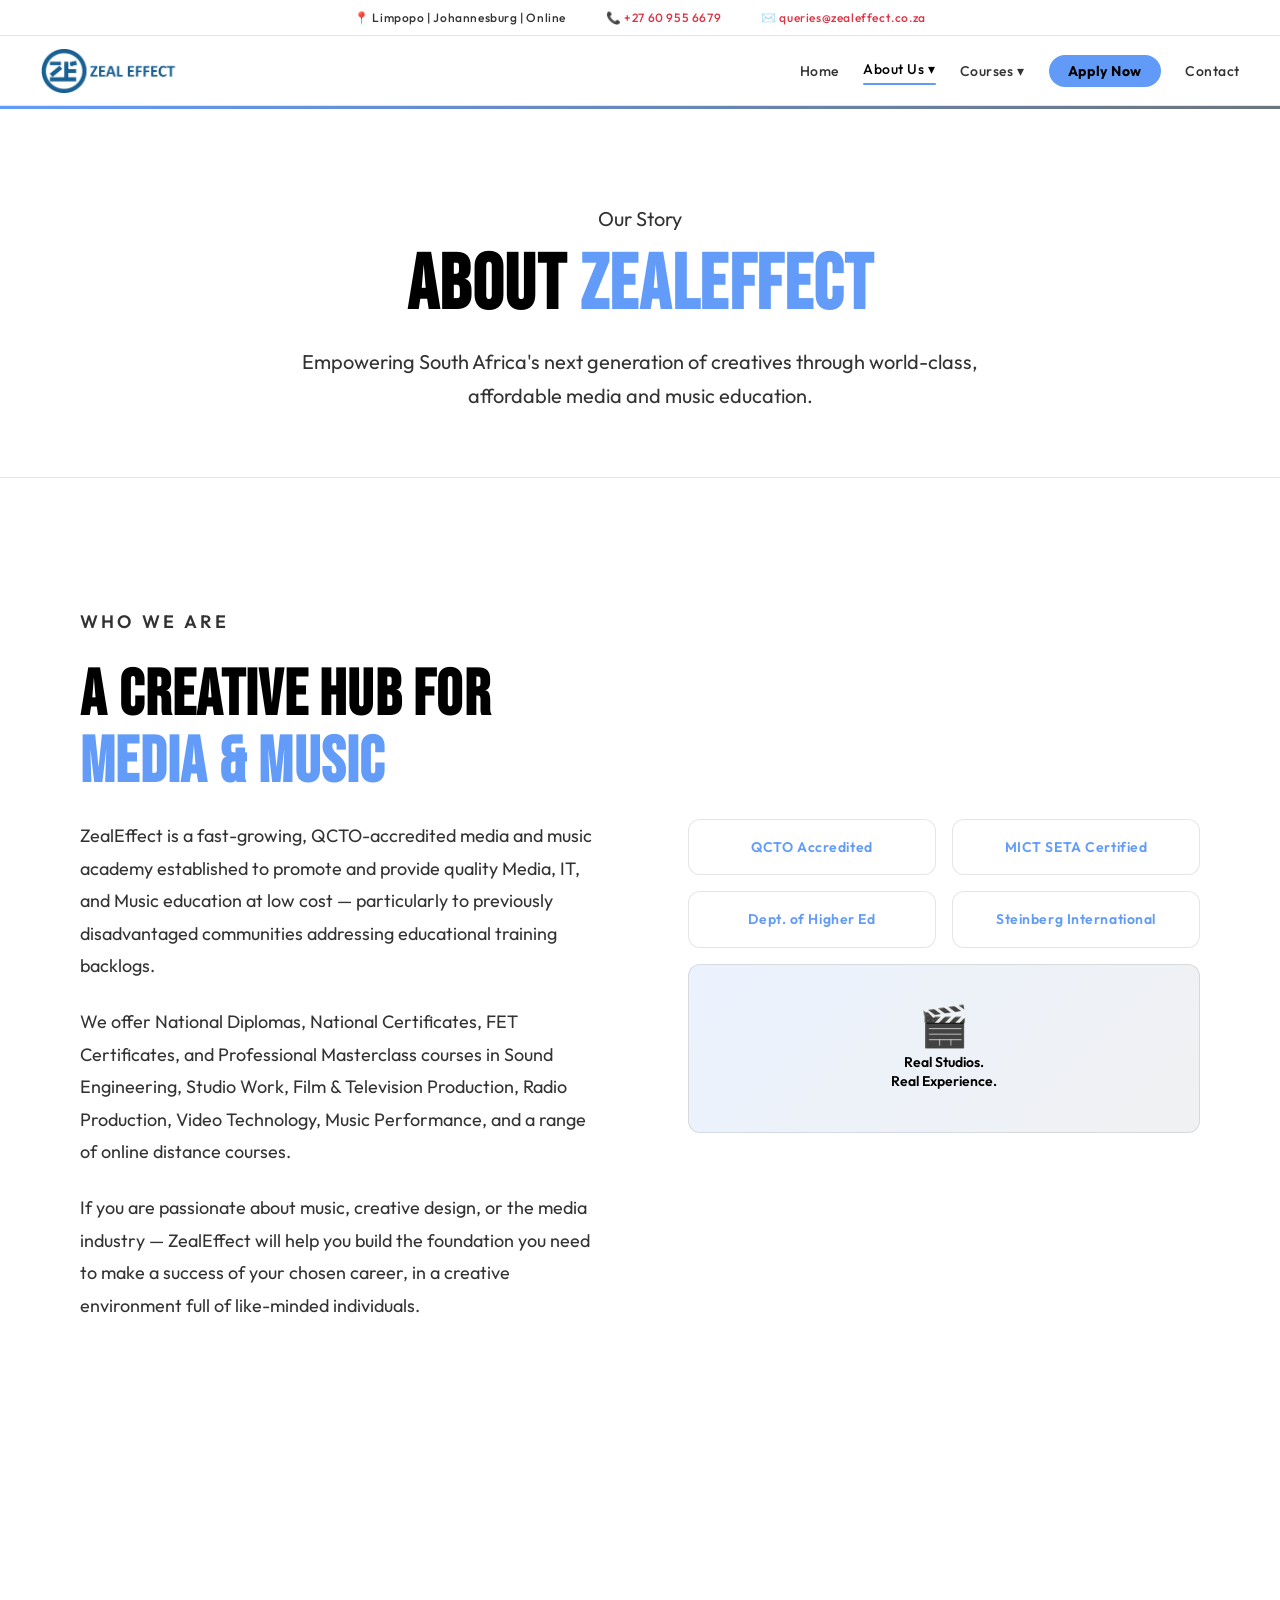
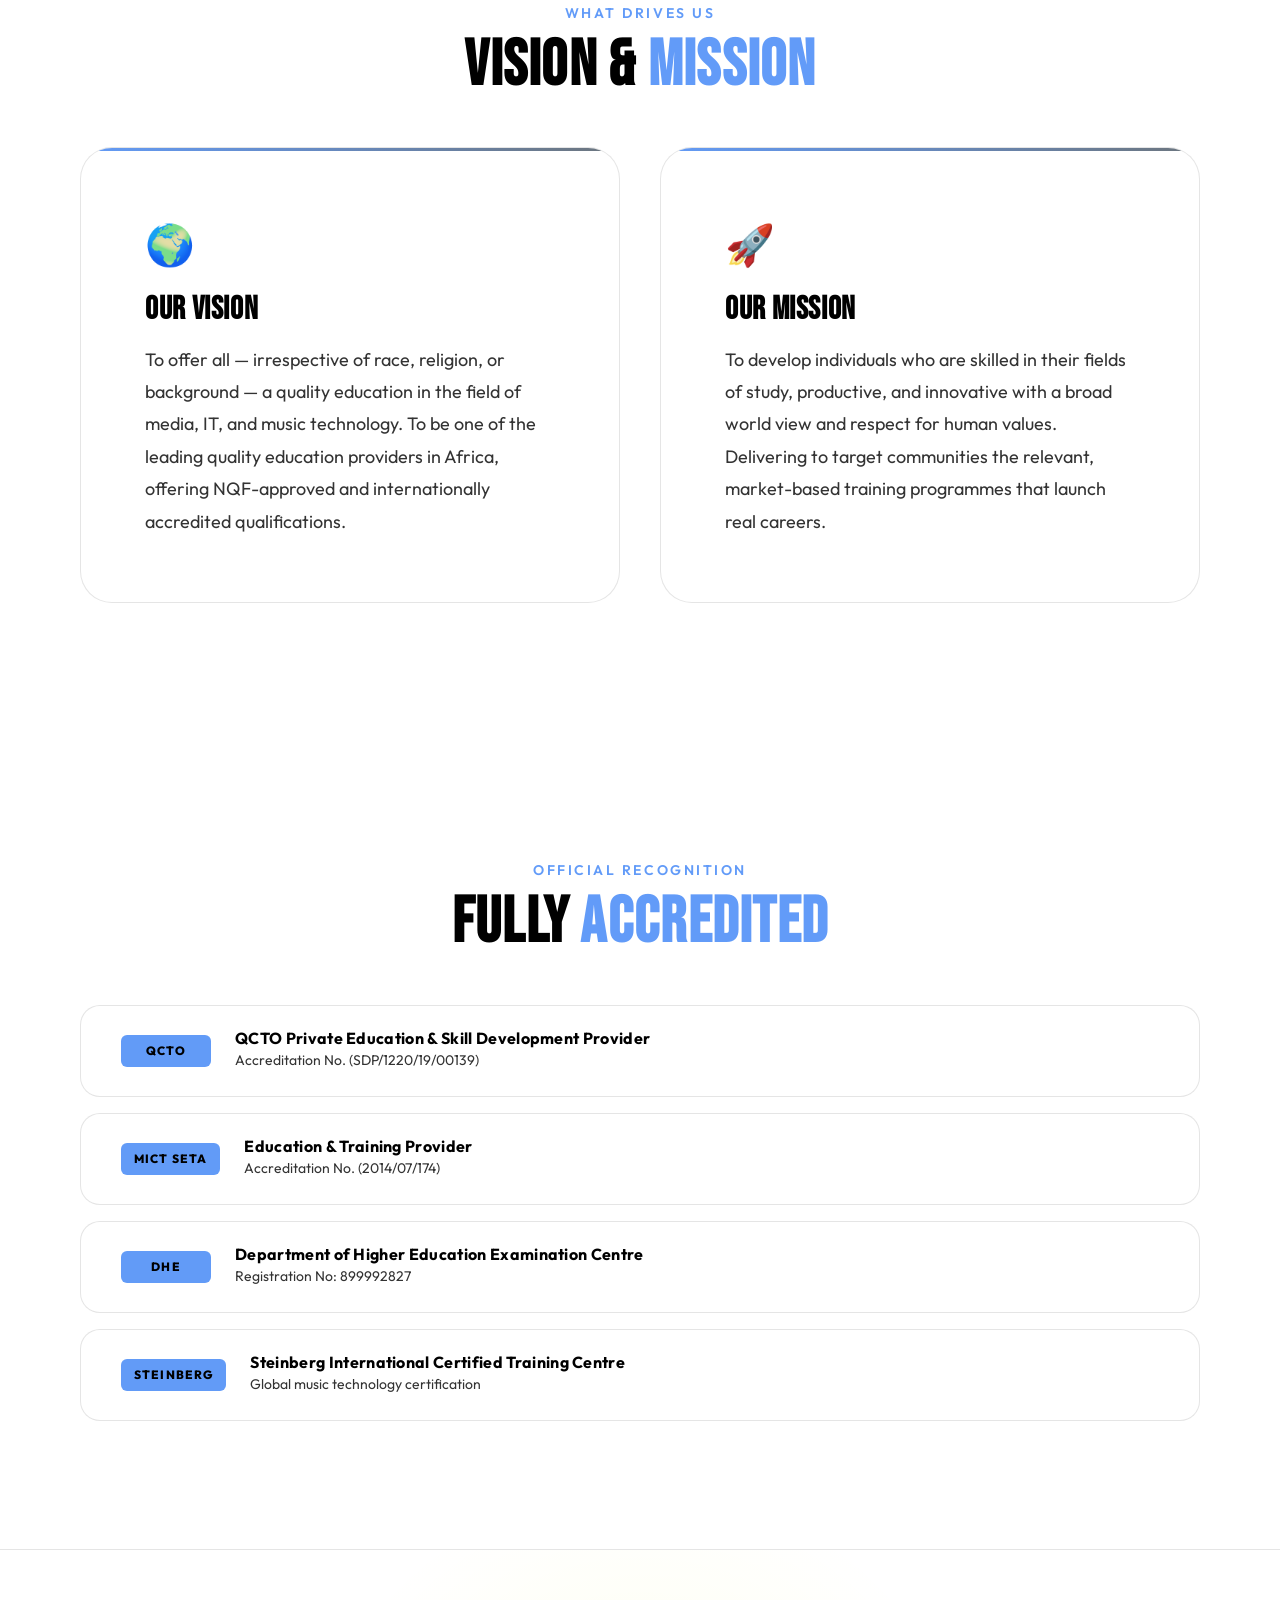
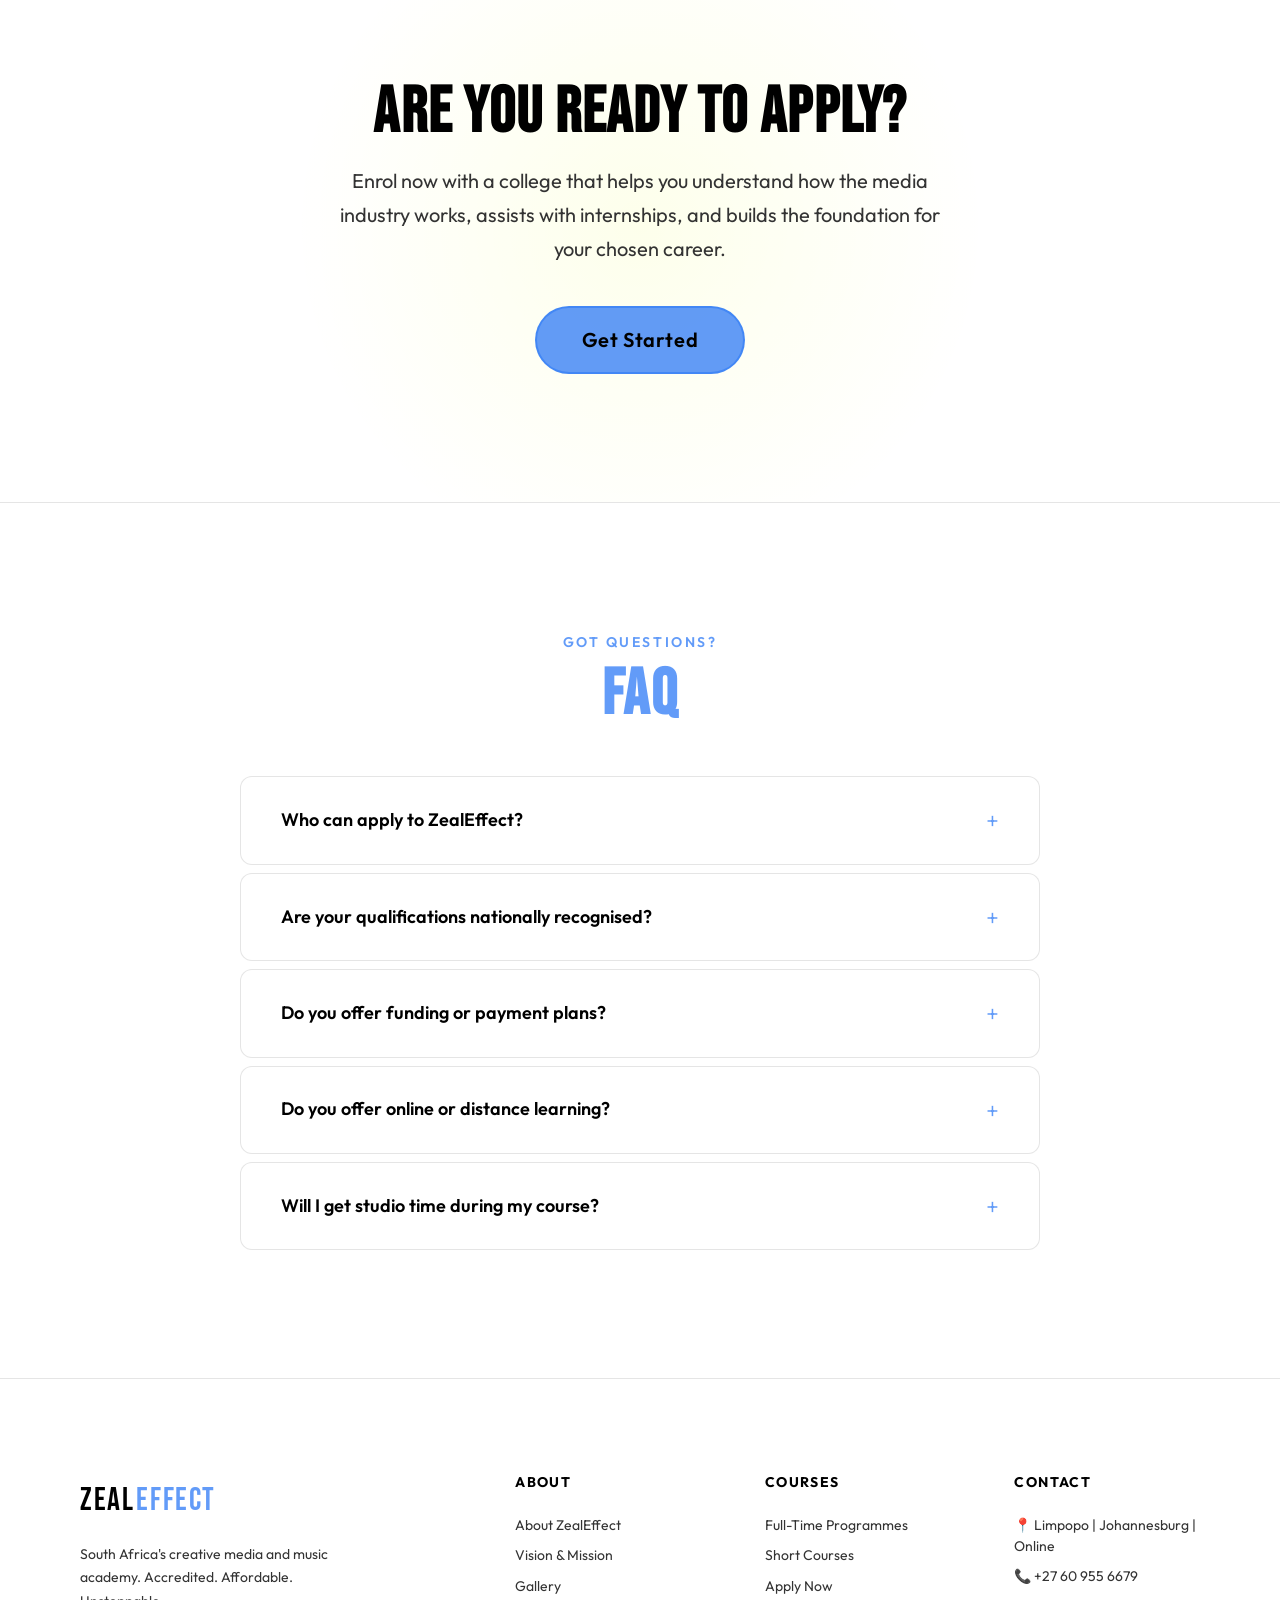
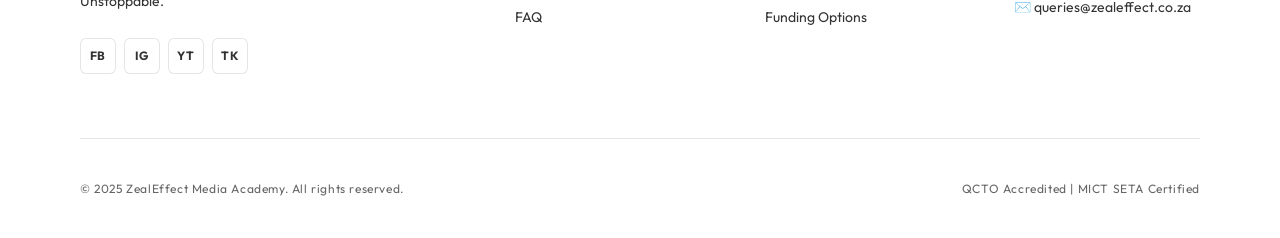
==== commit 3f80f589: "final" ====
--- a/about.html
+++ b/about.html
@@ -23,7 +23,7 @@
   <div class="topbar">
     <span>📍 Limpopo | Johannesburg | Online</span>
     <span>📞 <a href="tel:+27609556679">+27 60 955 6679</a></span>
-    <span>✉️ <a href="mailto:enquire@zealeffect.ac.za">enquire@zealeffect.ac.za</a></span>
+    <span>✉️ <a href="mailto:queries@zealeffect.co.za">queries@zealeffect.co.za</a></span>
   </div>
 
   <!-- NAVBAR -->
@@ -227,7 +227,7 @@
           <ul>
             <li>📍 Limpopo | Johannesburg | Online</li>
             <li>📞 <a href="tel:+27609556679">+27 60 955 6679</a></li>
-            <li>✉️ <a href="mailto:enquire@zealeffect.ac.za">enquire@zealeffect.ac.za</a></li>
+            <li>✉️ <a href="mailto:queries@zealeffect.co.za">queries@zealeffect.co.za</a></li>
           </ul>
         </div>
       </div>
--- a/css/variables.css
+++ b/css/variables.css
@@ -5,25 +5,27 @@
 :root {
 
   /* ---- COLORS ---- */
-  --color-bg:           #0a0a0f;
-  --color-bg-2:         #111118;
-  --color-bg-3:         #16161f;
-  --color-surface:      #1c1c27;
-  --color-border:       rgba(255, 255, 255, 0.08);
+  --color-bg:           #ffffff;
+  --color-bg-2:         #ffffff;
+  --color-bg-3:         #ffffff;
+  --color-surface:      #ffffff;
+  --color-border:       rgba(0, 0, 0, 0.1);
 
-  --color-accent:       rgba(59, 130, 246, 0.6);      /* bright blue — the ZealEffect spark */
-  --color-accent-dim:   rgba(59, 130, 246, 0.12);
-  --color-accent-glow:  rgba(59, 130, 246, 0.35);
+  --color-accent:       rgba(59, 130, 246, 0.8);      /* bright blue — the ZealEffect spark */
+  --color-accent-dim:   rgba(59, 130, 246, 0.1);
+  --color-accent-glow:  rgba(59, 130, 246, 0.2);
 
-  --color-secondary:    #a855f7;      /* violet for depth */
-  --color-secondary-dim: rgba(168, 85, 247, 0.12);
+  --color-secondary:    #6c757d;      /* grey for depth */
+  --color-secondary-dim: rgba(108, 117, 125, 0.1);
 
-  --color-text:         #e8e8f0;
-  --color-text-muted:   #8888a0;
-  --color-text-faint:   #44445a;
+  --color-offshore:     #dc3545;      /* red for offshore */
+
+  --color-text:         #000000;
+  --color-text-muted:   #333333;
+  --color-text-faint:   #666666;
 
   --color-white:        #ffffff;
-  --color-dark:         #0a0a0f;
+  --color-dark:         #000000;
 
   /* ---- TYPOGRAPHY ---- */
   --font-display:       'Bebas Neue', 'Impact', sans-serif;
--- a/css/layout.css
+++ b/css/layout.css
@@ -35,7 +35,7 @@
 
 .section-title {
   font-size: clamp(var(--fs-3xl), 5vw, var(--fs-5xl));
-  color: var(--color-white);
+  color: var(--color-text);
   margin-bottom: var(--space-md);
   line-height: 1.05;
 }
@@ -73,8 +73,8 @@
 
 .btn-outline {
   background: transparent;
-  color: var(--color-white);
-  border-color: rgba(255,255,255,0.3);
+  color: var(--color-text);
+  border-color: rgba(0,0,0,0.3);
 }
 
 .btn-outline:hover {
--- a/css/navbar.css
+++ b/css/navbar.css
@@ -17,7 +17,7 @@
 }
 
 .topbar a {
-  color: var(--color-accent);
+  color: var(--color-offshore);
   transition: opacity var(--transition-fast);
 }
 
@@ -31,9 +31,7 @@
   top: 0;
   z-index: 1000;
   height: var(--navbar-height);
-  background: rgba(10, 10, 15, 0.92);
-  backdrop-filter: blur(14px);
-  -webkit-backdrop-filter: blur(14px);
+  background: #ffffff;
   border-bottom: 1px solid var(--color-border);
   display: flex;
   align-items: center;
@@ -63,7 +61,7 @@
   border-radius: 8px;
 }
 
-.logo-zeal  { color: var(--color-white); }
+.logo-zeal  { color: var(--color-text); }
 .logo-effect { color: var(--color-accent); }
 
 .footer-logo {
@@ -97,7 +95,7 @@
 
 .nav-links a:hover,
 .nav-links a.active {
-  color: var(--color-white);
+  color: var(--color-text);
 }
 
 .nav-links a.active::after {
--- a/css/sections.css
+++ b/css/sections.css
@@ -75,7 +75,7 @@
   font-size: var(--fs-sm);
   font-weight: 600;
   text-align: center;
-  color: var(--color-white);
+  color: var(--color-text);
   margin: 0;
   line-height: 1.4;
 }
@@ -118,7 +118,7 @@
 
 .vm-card h3 {
   font-size: var(--fs-2xl);
-  color: var(--color-white);
+  color: var(--color-text);
   margin-bottom: var(--space-sm);
 }
 
@@ -132,7 +132,7 @@
 /* ---- CTA Banner ---- */
 .cta-banner {
   position: relative;
-  background: linear-gradient(135deg, #0f0f1a 0%, #1a1a2e 50%, #0f0f1a 100%);
+  background: #ffffff;
   padding: var(--space-3xl) 0;
   overflow: hidden;
   border-top: 1px solid var(--color-border);
@@ -158,7 +158,7 @@
 
 .cta-inner h2 {
   font-size: clamp(var(--fs-3xl), 5vw, var(--fs-5xl));
-  color: var(--color-white);
+  color: var(--color-text);
   margin-bottom: var(--space-sm);
 }
 
--- a/css/cards.css
+++ b/css/cards.css
@@ -51,7 +51,7 @@
 
 .course-card h3 {
   font-size: var(--fs-xl);
-  color: var(--color-white);
+  color: var(--color-text);
   margin-bottom: var(--space-xs);
   position: relative;
   z-index: 1;
--- a/css/footer.css
+++ b/css/footer.css
@@ -61,7 +61,7 @@
   font-weight: 700;
   letter-spacing: 0.1em;
   text-transform: uppercase;
-  color: var(--color-white);
+  color: var(--color-text);
   margin-bottom: var(--space-md);
 }
 
--- a/css/about.css
+++ b/css/about.css
@@ -31,7 +31,7 @@
 
 .page-hero-content h1 {
   font-size: clamp(var(--fs-3xl), 6vw, var(--fs-5xl));
-  color: var(--color-white);
+  color: var(--color-text);
   margin: var(--space-xs) 0 var(--space-sm);
 }
 
@@ -91,7 +91,7 @@
   font-family: var(--font-body);
   font-size: var(--fs-base);
   font-weight: 700;
-  color: var(--color-white);
+  color: var(--color-text);
   margin-bottom: 2px;
 }
 
@@ -124,7 +124,7 @@
   font-family: var(--font-body);
   font-size: var(--fs-md);
   font-weight: 600;
-  color: var(--color-white);
+  color: var(--color-text);
   padding: var(--space-md) var(--space-lg);
   cursor: pointer;
   list-style: none;
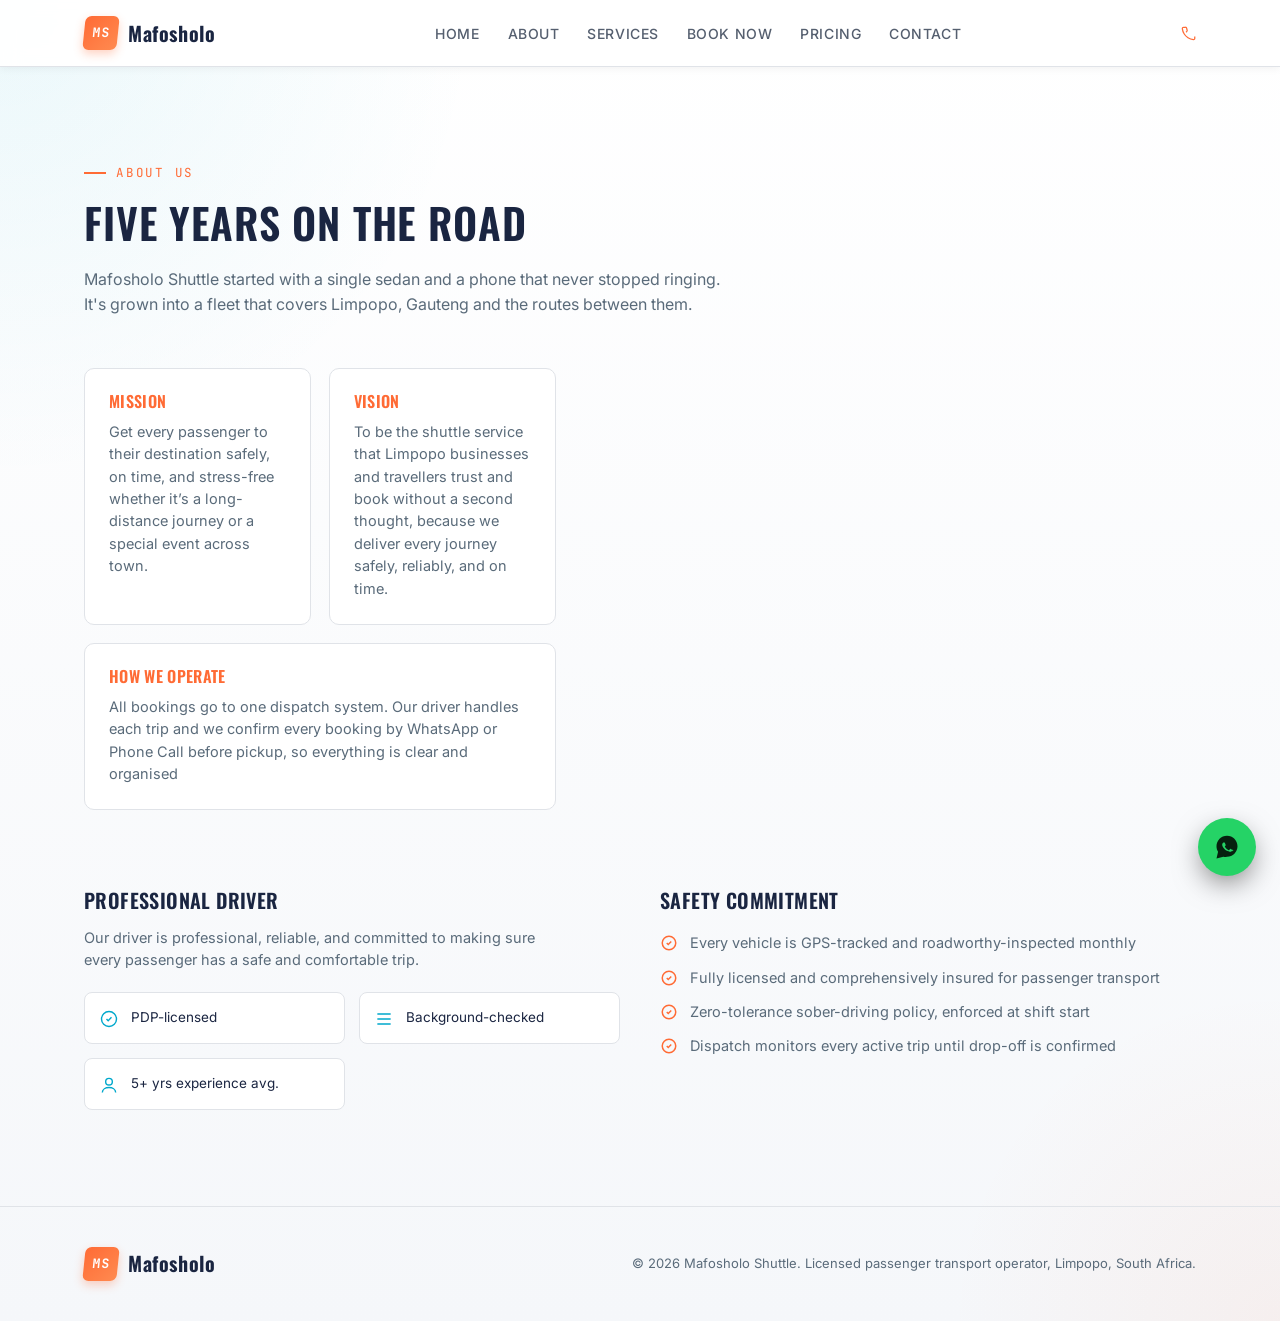
==== commit 5690bc39: "fish" ====
--- a/about.html
+++ b/about.html
@@ -1,244 +1,109 @@
 <!DOCTYPE html>
 <html lang="en">
 <head>
-  <meta charset="UTF-8" />
-  <meta name="viewport" content="width=device-width, initial-scale=1.0" />
-  <title>About Us | ZealEffect</title>
-  <link rel="stylesheet" href="css/reset.css" />
-  <link rel="stylesheet" href="css/variables.css" />
-  <link rel="stylesheet" href="css/layout.css" />
-  <link rel="stylesheet" href="css/navbar.css" />
-  <link rel="stylesheet" href="css/sections.css" />
-  <link rel="stylesheet" href="css/cards.css" />
-  <link rel="stylesheet" href="css/footer.css" />
-  <link rel="stylesheet" href="css/animations.css" />
-  <link rel="stylesheet" href="css/about.css" />
-  <link rel="preconnect" href="https://fonts.googleapis.com" />
-  <link rel="preconnect" href="https://fonts.gstatic.com" crossorigin />
-  <link href="https://fonts.googleapis.com/css2?family=Bebas+Neue&family=Outfit:wght@300;400;500;600;700&display=swap" rel="stylesheet" />
+<meta charset="UTF-8">
+<meta name="viewport" content="width=device-width, initial-scale=1.0">
+<title>About — Mafosholo Shuttle</title>
+<link rel="preconnect" href="https://fonts.googleapis.com">
+<link rel="preconnect" href="https://fonts.gstatic.com" crossorigin>
+<link href="https://fonts.googleapis.com/css2?family=Oswald:wght@400;500;600;700&family=Inter:wght@400;500;600;700&family=JetBrains+Mono:wght@400;500;700&display=swap" rel="stylesheet">
+<link rel="stylesheet" href="style.css">
 </head>
 <body>
-
-  <!-- TOP BAR -->
-  <div class="topbar">
-    <span>📍 Limpopo | Johannesburg | Online</span>
-    <span>📞 <a href="tel:+27609556679">+27 60 955 6679</a></span>
-    <span>✉️ <a href="mailto:queries@zealeffect.co.za">queries@zealeffect.co.za</a></span>
-  </div>
-
-  <!-- NAVBAR -->
-  <nav class="navbar" id="navbar">
-    <a href="index.html" class="logo">
-      <img src="LOGO.png" alt="ZealEffect logo" class="logo-img" />
-      
-    </a>
-    <button class="hamburger" id="hamburger" aria-label="Toggle menu">
-      <span></span><span></span><span></span>
-    </button>
-    <ul class="nav-links" id="navLinks">
+<header>
+  <div class="nav">
+    <a href="index.html" class="logo"><span class="badge">MS</span> Mafosholo</a>
+    <ul class="navlinks">
       <li><a href="index.html">Home</a></li>
-      <li class="dropdown">
-        <a href="about.html" class="active">About Us ▾</a>
-        <ul class="dropdown-menu">
-          <li><a href="#vision">Our Vision</a></li>
-          <li><a href="#mission">Our Mission</a></li>
-          <li><a href="gallery.html">Gallery</a></li>
-          <li><a href="#faq">FAQ</a></li>
-        </ul>
-      </li>
-      <li class="dropdown">
-        <a href="courses.html">Courses ▾</a>
-        <ul class="dropdown-menu">
-          <li><a href="courses.html#fulltime">Full-Time Programmes</a></li>
-          <li><a href="courses.html#parttime">Short Courses</a></li>
-        </ul>
-      </li>
-      <li><a href="contact.html#apply" class="nav-cta">Apply Now</a></li>
+      <li><a href="about.html">About</a></li>
+      <li><a href="services.html">Services</a></li>
+      <li><a href="book.html">Book Now</a></li>
+      <li><a href="pricing.html">Pricing</a></li>
       <li><a href="contact.html">Contact</a></li>
     </ul>
-  </nav>
+    <div class="nav-actions">
+      <a class="nav-phone" href="tel:++27601948503">
+        <svg viewBox="0 0 24 24" fill="none" stroke-width="2"><path d="M22 16.92v3a2 2 0 0 1-2.18 2 19.79 19.79 0 0 1-8.63-3.07 19.5 19.5 0 0 1-6-6 19.79 19.79 0 0 1-3.07-8.67A2 2 0 0 1 4.11 2h3a2 2 0 0 1 2 1.72c.127.96.361 1.903.7 2.81a2 2 0 0 1-.45 2.11L8.09 9.91a16 16 0 0 极客时间
+      </a>
+      <a href="book.html" class="btn btn-amber btn-sm">Book Now</a>
+      <button class="navtoggle" id="navToggle" aria-label="Menu">☰</button>
+    </div>
+  </div>
+</header>
 
-  <!-- PAGE HERO -->
-  <section class="page-hero">
-    <div class="page-hero-content reveal">
-      <p class="hero-eyebrow">Our Story</p>
-      <h1>About <em>ZealEffect</em></h1>
-      <p>Empowering South Africa's next generation of creatives through world-class, affordable media and music education.</p>
+<section id="about">
+  <div class="wrap">
+    <div class="section-head">
+      <div class="eyebrow">About Us</div>
+      <h2>Five years on the road</h2>
+      <p>Mafosholo Shuttle started with a single sedan and a phone that never stopped ringing. It's grown into a fleet that covers Limpopo, Gauteng and the routes between them.</p>
     </div>
-  </section>
 
-  <!-- WHO WE ARE -->
-  <section class="section-pad">
-    <div class="container">
-      <div class="about-grid">
-        <div class="about-text reveal">
-          <p class="section-eyebrow">Who We Are</p>
-          <h2 class="section-title">A Creative Hub for<br/><em>Media &amp; Music</em></h2>
-          <p>ZealEffect is a fast-growing, QCTO-accredited media and music academy established to promote and provide quality Media, IT, and Music education at low cost — particularly to previously disadvantaged communities addressing educational training backlogs.</p>
-          <p>We offer National Diplomas, National Certificates, FET Certificates, and Professional Masterclass courses in Sound Engineering, Studio Work, Film & Television Production, Radio Production, Video Technology, Music Performance, and a range of online distance courses.</p>
-          <p>If you are passionate about music, creative design, or the media industry — ZealEffect will help you build the foundation you need to make a success of your chosen career, in a creative environment full of like-minded individuals.</p>
+    <div class="about-top">
+      <div class="mv-grid">
+        <div class="mv-card">
+          <h3>Mission</h3>
+          <p>Get every passenger to their destination safely, on time, and stress-free whether it’s a long-distance journey or a special event across town.</p>
         </div>
-        <div class="about-badges reveal-delay">
-          <div class="badge">QCTO Accredited</div>
-          <div class="badge">MICT SETA Certified</div>
-          <div class="badge">Dept. of Higher Ed</div>
-          <div class="badge">Steinberg International</div>
-          <div class="badge-image">
-            <div class="badge-icon">🎬</div>
-            <p>Real Studios.<br/>Real Experience.</p>
+        <div class="mv-card">
+          <h3>Vision</h3>
+          <p>To be the shuttle service that Limpopo businesses and travellers trust and book without a second thought, because we deliver every journey safely, reliably, and on time.
+</p>
+        </div>
+        <div class="mv-card" style="grid-column:1/-1;">
+          <h3>How we operate</h3>
+          <p>
+            All bookings go to one dispatch system. Our driver handles each trip and we confirm every booking by WhatsApp or Phone Call before pickup, so everything is clear and organised 
+          </p>
+        </div>
+      </div>
+    </div>
+
+    <div class="about-lower">
+      <div>
+        <h3 style="font-size:20px;color:var(--off);">Professional driver</h3>
+        <p style="color:var(--muted);font-size:14.5px;max-width:480px;">Our driver is professional, reliable, and committed to making sure every passenger has a safe and comfortable trip.</p>
+        <div class="driver-badges">
+          <div class="badge-item">
+            <svg viewBox="0 0 24 24"><path d="M9 12l2 2 4-4"/><circle cx="12" cy="12" r="9"/></svg>
+            <span>PDP-licensed</span>
+          </div>
+          <div class="badge-item">
+            <svg viewBox="0 0 24 24"><path d="M4 12h16M4 6h16M4 18h16"/></svg>
+            <span>Background-checked</span>
+          </div>
+          <div class="badge-item">
+            <svg viewBox="0 0 24 24"><circle cx="12" cy="8" r="4"/><path d="M4 21c0-4 4-6 8-6s8 2 8 6"/></svg>
+            <span>5+ yrs experience avg.</span>
           </div>
         </div>
       </div>
-    </div>
-  </section>
 
-  <!-- VISION & MISSION -->
-  <section id="vision" class="section-pad dark-section">
-    <div class="container">
-      <p class="section-eyebrow center">What Drives Us</p>
-      <h2 class="section-title center">Vision &amp; <em>Mission</em></h2>
-      <div class="vm-grid" style="margin-top: 3rem;">
-        <div class="vm-card reveal" id="mission">
-          <div class="vm-icon">🌍</div>
-          <h3>Our Vision</h3>
-          <p>To offer all — irrespective of race, religion, or background — a quality education in the field of media, IT, and music technology. To be one of the leading quality education providers in Africa, offering NQF-approved and internationally accredited qualifications.</p>
-        </div>
-        <div class="vm-card reveal">
-          <div class="vm-icon">🚀</div>
-          <h3>Our Mission</h3>
-          <p>To develop individuals who are skilled in their fields of study, productive, and innovative with a broad world view and respect for human values. Delivering to target communities the relevant, market-based training programmes that launch real careers.</p>
-        </div>
+      <div>
+        <h3 style="font-size:20px;color:var(--off);">Safety commitment</h3>
+        <p style="color:var(--muted);font-size:14.5px;max-width:480px;"></p>
+        <ul class="safety-list">
+          <li><svg viewBox="0 0 24 24"><path d="M9 12l2 2 4-4"/><circle cx="12" cy="12" r="9"/></svg> Every vehicle is GPS-tracked and roadworthy-inspected monthly</li>
+          <li><svg viewBox="0 0 24 24"><path d="M9 12l2 2 4-4"/><circle cx="12" cy="12" r="9"/></svg> Fully licensed and comprehensively insured for passenger transport</li>
+          <li><svg viewBox="0 0 24 24"><path d="M9 12l2 2 4-4"/><circle cx="12" cy="12" r="9"/></svg> Zero-tolerance sober-driving policy, enforced at shift start</li>
+          <li><svg viewBox="0 0 24 24"><path d="M9 12l2 2 4-4"/><circle cx="12" cy="12" r="9"/></svg> Dispatch monitors every active trip until drop-off is confirmed</li>
+        </ul>
       </div>
     </div>
-  </section>
+  </div>
+</section>
 
-  <!-- ACCREDITATION -->
-  <section class="section-pad">
-    <div class="container">
-      <p class="section-eyebrow center">Official Recognition</p>
-      <h2 class="section-title center">Fully <em>Accredited</em></h2>
-      <div class="accreditation-list stagger-children" style="margin-top:3rem">
-        <div class="accred-item">
-          <span class="accred-badge">QCTO</span>
-          <div>
-            <h4>QCTO Private Education &amp; Skill Development Provider</h4>
-            <p>Accreditation No. (SDP/1220/19/00139)</p>
-          </div>
-        </div>
-        <div class="accred-item">
-          <span class="accred-badge">MICT SETA</span>
-          <div>
-            <h4>Education &amp; Training Provider</h4>
-            <p>Accreditation No. (2014/07/174)</p>
-          </div>
-        </div>
-        <div class="accred-item">
-          <span class="accred-badge">DHE</span>
-          <div>
-            <h4>Department of Higher Education Examination Centre</h4>
-            <p>Registration No: 899992827</p>
-          </div>
-        </div>
-        <div class="accred-item">
-          <span class="accred-badge">Steinberg</span>
-          <div>
-            <h4>Steinberg International Certified Training Centre</h4>
-            <p>Global music technology certification</p>
-          </div>
-        </div>
-      </div>
-    </div>
-  </section>
+<footer>
+  <div class="wrap foot-row">
+    <a href="index.html" class="logo"><span class="badge">MS</span> Mafosholo</a>
+    <p>© 2026 Mafosholo Shuttle. Licensed passenger transport operator, Limpopo, South Africa.</p>
+  </div>
+</footer>
 
-  <!-- APPLY CTA -->
-  <section id="apply" class="cta-banner">
-    <div class="cta-orb"></div>
-    <div class="container cta-inner reveal">
-      <h2>Are You Ready to Apply?</h2>
-      <p>Enrol now with a college that helps you understand how the media industry works, assists with internships, and builds the foundation for your chosen career.</p>
-      <a href="courses.html" class="btn btn-primary btn-lg">Get Started</a>
-    </div>
-  </section>
+<a href="https://wa.me/27835551024" target="_blank" class="wa-float" aria-label="Chat on WhatsApp">
+  <svg viewBox="0 0 32 32"><path d="M16.001 3C9.373 3 4 8.373 4 15c0 2.348.652 4.542 1.786 6.414L4 29l7.79-1.748A11.93 11.93 0 0 0 16.001 27C22.63 27 28 21.627 28 15S22.63 3 16.001 3zm6.14 16.94c-.264.744-1.517 1.42-2.09 1.487-.554.066-1.02.28-3.44-.72-2.918-1.207-4.775-4.05-4.918-4.24-.144-.19-1.175-1.562-1.175-2.98 0-1.418.744-2.114 1.008-2.403.264-.29.577-.362.77-.362.19 0 .385.002.552.01.177.008.415-.067.65.497.264.635.897 2.19.976 2.35.08.16.132.347.026.557-.106.21-.16.34-.317.523-.16.183-.334.408-.478.548-.16.157-.325.328-.14.643.185.316.822 1.36 1.766 2.203 1.213 1.083 2.236 1.42 2.552 1.58.316.157.502.132.687-.08.185-.21.79-.92.998-1.236.21-.316.42-.263.71-.157.29.105 1.84.868 2.156 1.025.316.158.527.237.605.37.08.132.08.762-.184 1.505z"/></svg>
+</a>
 
-  <!-- FAQ -->
-  <section id="faq" class="section-pad dark-section">
-    <div class="container">
-      <p class="section-eyebrow center">Got Questions?</p>
-      <h2 class="section-title center"><em>FAQ</em></h2>
-      <div class="faq-list" style="margin-top:3rem; max-width:800px; margin-left:auto; margin-right:auto;">
-        <details class="faq-item reveal">
-          <summary>Who can apply to ZealEffect?</summary>
-          <p>Anyone who is passionate about media, music, or creative technology — regardless of race, religion, or background. We welcome school leavers, career changers, and working professionals.</p>
-        </details>
-        <details class="faq-item reveal">
-          <summary>Are your qualifications nationally recognised?</summary>
-          <p>Yes. All our full-time programmes are QCTO-accredited and registered with the Department of Higher Education. Short courses carry Steinberg and MICT SETA certification.</p>
-        </details>
-        <details class="faq-item reveal">
-          <summary>Do you offer funding or payment plans?</summary>
-          <p>Yes — we offer various funding options and flexible payment arrangements. Contact us or visit our Funding page for details.</p>
-        </details>
-        <details class="faq-item reveal">
-          <summary>Do you offer online or distance learning?</summary>
-          <p>Yes. We offer a range of online and distance courses alongside our campus-based programmes. Reach out to us to find out which options suit your schedule.</p>
-        </details>
-        <details class="faq-item reveal">
-          <summary>Will I get studio time during my course?</summary>
-          <p>Absolutely. Hands-on studio experience is central to what we offer. Students get real lab and studio time as part of their training.</p>
-        </details>
-      </div>
-    </div>
-  </section>
-
-  <!-- FOOTER -->
-  <footer class="footer">
-    <div class="container">
-      <div class="footer-grid">
-        <div class="footer-brand">
-          <div class="footer-logo"><span class="logo-zeal">ZEAL</span><span class="logo-effect">EFFECT</span></div>
-          <p>South Africa's creative media and music academy. Accredited. Affordable. Unstoppable.</p>
-          <div class="social-links">
-            <a href="#" aria-label="Facebook">FB</a>
-            <a href="#" aria-label="Instagram">IG</a>
-            <a href="#" aria-label="YouTube">YT</a>
-            <a href="#" aria-label="TikTok">TK</a>
-          </div>
-        </div>
-        <div class="footer-col">
-          <h4>About</h4>
-          <ul>
-            <li><a href="about.html">About ZealEffect</a></li>
-            <li><a href="#vision">Vision &amp; Mission</a></li>
-            <li><a href="gallery.html">Gallery</a></li>
-            <li><a href="#faq">FAQ</a></li>
-          </ul>
-        </div>
-        <div class="footer-col">
-          <h4>Courses</h4>
-          <ul>
-            <li><a href="courses.html#fulltime">Full-Time Programmes</a></li>
-            <li><a href="courses.html#parttime">Short Courses</a></li>
-            <li><a href="contact.html#apply">Apply Now</a></li>
-            <li><a href="#">Funding Options</a></li>
-          </ul>
-        </div>
-        <div class="footer-col">
-          <h4>Contact</h4>
-          <ul>
-            <li>📍 Limpopo | Johannesburg | Online</li>
-            <li>📞 <a href="tel:+27609556679">+27 60 955 6679</a></li>
-            <li>✉️ <a href="mailto:queries@zealeffect.co.za">queries@zealeffect.co.za</a></li>
-          </ul>
-        </div>
-      </div>
-      <div class="footer-bottom">
-        <p>© 2025 ZealEffect Media Academy. All rights reserved.</p>
-        <p>QCTO Accredited | MICT SETA Certified</p>
-      </div>
-    </div>
-  </footer>
-
-  <script src="js/navbar.js"></script>
-  <script src="js/animations.js"></script>
+<script src="script.js"></script>
 </body>
 </html>
--- a/style.css
+++ b/style.css
@@ -0,0 +1,460 @@
+:root{
+    --ink:#FFFFFF;
+    --ink-2:#F5F7FA;
+    --panel:#FFFFFF;
+    --panel-2:#F8FAFB;
+    --line:#E0E3E8;
+    --amber:#FF6B35;
+    --amber-2:#E85A2F;
+    --teal:#00A8CC;
+    --off:#1a2541;
+    --muted:#5A6B7A;
+    --red:#FF4757;
+    --green:#2ED573;
+    --radius:10px;
+    --wrap:1160px;
+    --shadow: 0 20px 50px -20px rgba(0,0,0,0.08);
+  }
+
+  *{box-sizing:border-box;}
+  html{scroll-behavior:smooth;}
+  body{
+    margin:0;
+    background:
+      radial-gradient(circle at top left, rgba(0,168,204,0.08), transparent 26%),
+      radial-gradient(circle at bottom right, rgba(255,107,53,0.06), transparent 18%),
+      linear-gradient(180deg, #FFFFFF, #F5F7FA);
+    color:var(--off);
+    font-family:'Inter',sans-serif;
+    line-height:1.55;
+    -webkit-font-smoothing:antialiased;
+  }
+  img,svg{display:block;max-width:100%;}
+  a{color:inherit;}
+  h1,h2,h3,h4{
+    font-family:'Oswald',sans-serif;
+    text-transform:uppercase;
+    letter-spacing:0.02em;
+    margin:0 0 0.5em;
+    font-weight:600;
+    line-height:1.08;
+  }
+  .mono{font-family:'JetBrains Mono',monospace;}
+  .wrap{max-width:var(--wrap);margin:0 auto;padding:0 24px;}
+  section{padding:96px 0;}
+  .eyebrow{
+    font-family:'JetBrains Mono',monospace;
+    color:var(--amber);
+    text-transform:uppercase;
+    letter-spacing:0.14em;
+    font-size:12.5px;
+    display:flex;
+    align-items:center;
+    gap:10px;
+    margin-bottom:18px;
+  }
+  .eyebrow::before{
+    content:"";
+    width:22px;height:2px;
+    background:var(--amber);
+    display:inline-block;
+  }
+  .btn{
+    font-family:'JetBrains Mono',monospace;
+    font-size:13.5px;
+    letter-spacing:0.04em;
+    text-transform:uppercase;
+    padding:14px 26px;
+    border-radius:6px;
+    border:1px solid transparent;
+    cursor:pointer;
+    display:inline-flex;
+    align-items:center;
+    gap:10px;
+    text-decoration:none;
+    transition:transform .15s ease, background .2s ease, border-color .2s ease, box-shadow .2s ease;
+  }
+  .btn:hover{transform:translateY(-1px);}
+  .btn:active{transform:translateY(1px);}
+  .btn-amber{background:var(--amber);color:#fff;font-weight:700;box-shadow:0 4px 15px rgba(255,107,53,0.3);}
+  .btn-amber:hover{background:#ff8548;box-shadow:0 6px 20px rgba(255,107,53,0.4);}
+  .btn-outline{background:transparent;color:var(--off);border-color:var(--line);}
+  .btn-outline:hover{border-color:var(--amber);color:var(--amber);}
+  .btn-whatsapp{background:#25D366;color:#06210f;font-weight:700;}
+  .btn-whatsapp:hover{background:#3fe07d;}
+  .btn-block{width:100%;justify-content:center;}
+  .btn-sm{padding:10px 18px;font-size:12px;}
+
+  /* NAV */
+  header{
+    position:sticky;top:0;z-index:50;
+    background:rgba(255,255,255,0.95);
+    backdrop-filter:blur(10px);
+    border-bottom:1px solid var(--line);
+    box-shadow:0 2px 8px rgba(0,0,0,0.05);
+  }
+  .nav{
+    display:flex;align-items:center;justify-content:space-between;
+    padding:16px 24px;
+    max-width:var(--wrap);margin:0 auto;
+  }
+  .logo{
+    display:flex;align-items:center;gap:10px;
+    font-family:'Oswald',sans-serif;
+    font-size:20px;letter-spacing:0.03em;
+    text-decoration:none;color:var(--off);
+    font-weight:700;
+  }
+  .logo .badge{
+    width:34px;height:34px;border-radius:6px;
+    background:linear-gradient(135deg, #FF6B35, #FF8A50);color:#fff;
+    display:flex;align-items:center;justify-content:center;
+    font-family:'JetBrains Mono',monospace;font-weight:700;font-size:13px;
+    transform:skew(-6deg);
+    box-shadow:0 4px 10px rgba(255,107,53,0.3);
+  }
+  .navlinks{display:flex;gap:28px;list-style:none;margin:0;padding:0;}
+  .navlinks a{
+    text-decoration:none;color:#555F6F;
+    font-size:14px;font-weight:500;
+    text-transform:uppercase;letter-spacing:0.04em;
+    transition:color .2s ease;
+  }
+  .navlinks a:hover{color:var(--off);}
+  .nav-actions{display:flex;align-items:center;gap:12px;}
+  .nav-phone{
+    font-family:'JetBrains Mono',monospace;
+    font-size:13.5px;color:var(--off);
+    text-decoration:none;
+    display:flex;align-items:center;gap:8px;
+  }
+  .nav-phone svg{width:15px;height:15px;stroke:var(--amber);}
+  .navtoggle{display:none;background:none;border:1px solid var(--line);border-radius:6px;color:var(--off);padding:8px 10px;cursor:pointer;}
+
+  /* HERO */
+  .hero{padding:80px 0 60px;position:relative;overflow:hidden;}
+  .hero-grid{
+    display:grid;grid-template-columns:1.05fr 0.95fr;
+    gap:56px;align-items:center;
+  }
+  .hero-grid > *{
+    opacity:0;
+    transform:translateY(20px);
+    animation:fadeUp .75s ease-out both;
+  }
+  .hero-grid > *:first-child{animation-delay:.18s;}
+  .hero-grid > *:nth-child(2){animation-delay:.28s;}
+  .hero h1{font-size:clamp(38px,5.4vw,64px);color:var(--off);margin-bottom:20px;}
+  .hero h1 span{color:var(--amber);}
+  .hero p.lead{color:var(--muted);font-size:17px;max-width:480px;margin-bottom:32px;}
+  .hero-ctas{display:flex;gap:14px;flex-wrap:wrap;margin-bottom:44px;}
+  .hero-stats{display:flex;gap:36px;flex-wrap:wrap;border-top:1px solid var(--line);padding-top:26px;}
+  .hero-stat{
+    opacity:0;
+    transform:translateY(12px);
+    animation:fadeUp .8s ease-out both;
+  }
+  .hero-stat:nth-child(1){animation-delay:.4s;}
+  .hero-stat:nth-child(2){animation-delay:.48s;}
+  .hero-stat:nth-child(3){animation-delay:.56s;}
+  .hero-stat:nth-child(4){animation-delay:.64s;}
+  .hero-stat b{
+    display:block;font-family:'JetBrains Mono',monospace;
+    font-size:24px;color:var(--amber);font-weight:700;
+  }
+  .hero-stat span{font-size:12.5px;color:var(--muted);text-transform:uppercase;letter-spacing:0.05em;}
+
+  .route-card{
+    background:var(--panel);
+    border:1px solid var(--line);
+    border-radius:var(--radius);
+    padding:22px;
+    box-shadow:var(--shadow);
+    position:relative;
+    opacity:0;
+    transform:translateY(18px);
+    animation:fadeUp .75s ease-out .32s both;
+  }
+  .route-map{
+    position:relative;
+    height:170px;
+    border-radius:8px;
+    background:
+      linear-gradient(180deg, rgba(0,168,204,0.06), rgba(0,168,204,0)) ,
+      #F5F7FA;
+    margin-bottom:18px;
+    overflow:hidden;
+    border:1px solid var(--line);
+    animation:glowSpot 8s ease-in-out infinite alternate;
+  }
+  .route-map svg{width:100%;height:100%;}
+  .route-path{
+    fill:none;stroke:var(--teal);stroke-width:2.5;
+    stroke-dasharray:7 7;
+    stroke-linecap:round;
+    animation:dashmove 1.4s linear infinite;
+  }
+  @keyframes dashmove{to{stroke-dashoffset:-28;}}
+  @keyframes fadeUp{
+    from{opacity:0;transform:translateY(22px);}
+    to{opacity:1;transform:translateY(0);}
+  }
+  @keyframes glowSpot{
+    from{box-shadow:0 0 0 0 rgba(0,168,204,0.12);}
+    to{box-shadow:0 0 40px 6px rgba(0,168,204,0.04);}
+  }
+  .pin{fill:var(--amber);}
+  .pin-end{fill:var(--teal);}
+
+  .quick-form{display:grid;gap:12px;}
+  .field{display:flex;flex-direction:column;gap:6px;}
+  .field label{
+    font-family:'JetBrains Mono',monospace;
+    font-size:11px;text-transform:uppercase;letter-spacing:0.08em;
+    color:var(--muted);
+  }
+  .field input, .field select, .field textarea{
+    background:#FFFFFF;
+    border:1px solid var(--line);
+    border-radius:6px;
+    padding:12px 14px;
+    color:var(--off);
+    font-family:'Inter',sans-serif;
+    font-size:14.5px;
+    outline:none;
+    transition:border-color .2s ease;
+  }
+  .field input:focus, .field select:focus, .field textarea:focus{border-color:var(--amber);}
+  .field-row{display:grid;grid-template-columns:1fr 1fr;gap:12px;}
+
+  /* WHY CHOOSE */
+  .why{background:#F8FAFB;border-top:1px solid var(--line);border-bottom:1px solid var(--line);}
+  .section-head{max-width:640px;margin-bottom:52px;}
+  .section-head h2{font-size:clamp(28px,3.6vw,42px);color:var(--off);}
+  .section-head p{color:var(--muted);font-size:16px;}
+  .why-grid{display:grid;grid-template-columns:repeat(4,1fr);gap:20px;}
+  .why-card{
+    background:var(--panel);border:1px solid var(--line);border-radius:var(--radius);
+    padding:26px 22px;
+  }
+  .why-card .icon{width:38px;height:38px;stroke:var(--amber);fill:none;stroke-width:1.6;margin-bottom:16px;}
+  .why-card h3{font-size:17px;color:var(--off);margin-bottom:8px;}
+  .why-card p{color:var(--muted);font-size:14.5px;margin:0;}
+
+  /* ABOUT */
+  .about-top{display:grid;grid-template-columns:0.9fr 1.1fr;gap:64px;align-items:start;margin-bottom:80px;}
+  .timeline{position:relative;padding-left:28px;border-left:1px dashed var(--line);}
+  .tl-item{position:relative;padding-bottom:34px;}
+  .tl-item:last-child{padding-bottom:0;}
+  .tl-item::before{
+    content:"";position:absolute;left:-33px;top:2px;
+    width:10px;height:10px;border-radius:50%;
+    background:var(--amber);border:3px solid #FFFFFF;
+    box-shadow:0 0 0 1px var(--amber);
+  }
+  .tl-year{font-family:'JetBrains Mono',monospace;color:var(--amber);font-size:13px;margin-bottom:4px;}
+  .tl-item h4{font-size:16px;color:var(--off);margin-bottom:6px;text-transform:none;font-family:'Inter';font-weight:600;}
+  .tl-item p{color:var(--muted);font-size:14.5px;margin:0;}
+
+  .mv-grid{display:grid;grid-template-columns:1fr 1fr;gap:18px;}
+  .mv-card{background:var(--panel);border:1px solid var(--line);border-radius:var(--radius);padding:24px;}
+  .mv-card h3{font-size:16px;color:var(--amber);margin-bottom:10px;}
+  .mv-card p{color:var(--muted);font-size:14.5px;margin:0;}
+
+  .about-lower{display:grid;grid-template-columns:1fr 1fr;gap:40px;}
+  .driver-badges{display:grid;grid-template-columns:1fr 1fr;gap:14px;margin-top:20px;}
+  .badge-item{
+    display:flex;gap:12px;align-items:flex-start;
+    background:var(--panel);border:1px solid var(--line);border-radius:8px;padding:14px;
+  }
+  .badge-item svg{width:20px;height:20px;stroke:var(--teal);fill:none;stroke-width:1.7;flex-shrink:0;margin-top:2px;}
+  .badge-item span{font-size:13.5px;color:var(--off);}
+
+  .safety-list{list-style:none;margin:20px 0 0;padding:0;display:grid;gap:12px;}
+  .safety-list li{
+    display:flex;gap:12px;align-items:flex-start;
+    font-size:14.5px;color:var(--muted);
+  }
+  .safety-list li svg{width:18px;height:18px;stroke:var(--amber);fill:none;stroke-width:2;flex-shrink:0;margin-top:2px;}
+
+  /* SERVICES */
+  .services{background:#F8FAFB;border-top:1px solid var(--line);border-bottom:1px solid var(--line);}
+  .svc-grid{display:grid;grid-template-columns:repeat(3,1fr);gap:20px;}
+  .svc-card{
+    background:var(--panel);border:1px solid var(--line);border-radius:var(--radius);
+    padding:26px;position:relative;overflow:hidden;
+  }
+  .shield{
+    width:46px;height:46px;
+    background:var(--panel-2);border:1px solid var(--line);
+    border-radius:8px;
+    display:flex;align-items:center;justify-content:center;
+    font-family:'JetBrains Mono',monospace;font-weight:700;color:var(--amber);
+    margin-bottom:18px;font-size:14px;
+  }
+  .svc-card h3{font-size:18px;color:var(--off);margin-bottom:8px;}
+  .svc-card p{color:var(--muted);font-size:14.5px;margin:0;}
+
+  /* BOOKING */
+  .book-grid{display:grid;grid-template-columns:1.1fr 0.9fr;gap:48px;align-items:start;}
+  .book-form{
+    background:var(--panel);border:1px solid var(--line);border-radius:var(--radius);
+    padding:32px;
+  }
+  .book-form .field-row3{display:grid;grid-template-columns:1fr 1fr 1fr;gap:12px;}
+  .fare-box{
+    margin-top:22px;padding:18px;border-radius:8px;
+    background:#F8FAFB;border:1px dashed var(--line);
+    display:flex;justify-content:space-between;align-items:center;
+  }
+  .fare-box .fare-label{font-size:12.5px;color:var(--muted);text-transform:uppercase;letter-spacing:0.06em;font-family:'JetBrains Mono',monospace;}
+  .fare-box .fare-value{font-family:'JetBrains Mono',monospace;font-size:26px;color:var(--amber);font-weight:700;}
+
+  .status-panel{
+    background:var(--panel);border:1px solid var(--line);border-radius:var(--radius);
+    padding:28px;position:sticky;top:100px;
+  }
+  .status-panel h3{font-size:16px;color:var(--off);margin-bottom:6px;}
+  .status-panel .hint{color:var(--muted);font-size:13.5px;margin-bottom:22px;}
+  .status-track{position:relative;padding-left:30px;}
+  .status-line{
+    position:absolute;left:9px;top:6px;bottom:6px;width:2px;
+    background:var(--line);
+  }
+  .status-line-fill{
+    position:absolute;left:9px;top:6px;width:2px;
+    background:var(--teal);height:0%;
+    transition:height .6s ease;
+  }
+  .status-step{position:relative;padding-bottom:28px;}
+  .status-step:last-child{padding-bottom:0;}
+  .status-dot{
+    position:absolute;left:-30px;top:0;
+    width:20px;height:20px;border-radius:50%;
+    background:var(--panel-2);border:2px solid var(--line);
+    display:flex;align-items:center;justify-content:center;
+    transition:all .3s ease;
+  }
+  .status-dot svg{width:11px;height:11px;stroke:var(--ink);fill:none;stroke-width:3;opacity:0;transition:opacity .2s ease;}
+  .status-step.active .status-dot{background:var(--teal);border-color:var(--teal);}
+  .status-step.active .status-dot svg{opacity:1;}
+  .status-step.current .status-dot{background:var(--amber);border-color:var(--amber);animation:pulse 1.4s ease-in-out infinite;}
+  @keyframes pulse{0%,100%{box-shadow:0 0 0 0 rgba(255,107,53,0.5);}50%{box-shadow:0 0 0 6px rgba(255,107,53,0);}}
+  .status-step h4{font-size:14px;color:var(--muted);margin:0 0 3px;text-transform:uppercase;letter-spacing:0.04em;font-family:'JetBrains Mono',monospace;font-weight:500;}
+  .status-step.active h4, .status-step.current h4{color:var(--off);}
+  .status-step p{margin:0;font-size:13px;color:var(--muted);}
+  .driver-card{
+    display:none;
+    margin-top:8px;gap:12px;align-items:center;
+    background:#F5F7FA;border:1px solid var(--line);border-radius:8px;padding:12px;
+  }
+  .driver-card.show{display:flex;}
+  .driver-avatar{
+    width:42px;height:42px;border-radius:50%;
+    background:linear-gradient(135deg,#FF6B35,#00D9FF);
+    display:flex;align-items:center;justify-content:center;
+    font-family:'Oswald';font-weight:700;color:#fff;font-size:15px;flex-shrink:0;
+  }
+  .driver-info b{display:block;font-size:14px;color:var(--off);}
+  .driver-info span{font-size:12.5px;color:var(--muted);}
+  .confirm-actions{display:grid;gap:10px;margin-top:20px;}
+  .status-empty{color:var(--muted);font-size:13.5px;}
+
+  /* FLEET */
+  .fleet{background:#F8FAFB;border-top:1px solid var(--line);border-bottom:1px solid var(--line);}
+  .fleet-grid{display:grid;grid-template-columns:repeat(4,1fr);gap:20px;}
+  .fleet-card{
+    background:var(--panel);border:1px solid var(--line);border-radius:var(--radius);
+    overflow:hidden;
+  }
+  .fleet-art{
+    height:140px;background:#F0F2F5;
+    display:flex;align-items:center;justify-content:center;
+    border-bottom:1px solid var(--line);
+    padding:14px;
+  }
+  .fleet-body{padding:20px;}
+  .fleet-body h3{font-size:16px;color:var(--off);margin-bottom:6px;}
+  .fleet-meta{display:flex;justify-content:space-between;align-items:center;margin-top:14px;}
+  .fleet-meta .seats{font-family:'JetBrains Mono',monospace;color:var(--amber);font-size:13px;}
+  .fleet-meta .tag{font-size:11.5px;color:var(--muted);text-transform:uppercase;letter-spacing:0.05em;border:1px solid var(--line);padding:4px 8px;border-radius:20px;}
+
+  /* PRICING */
+  .price-tables{display:grid;grid-template-columns:1fr 1fr;gap:16px;margin-bottom:24px;}
+  .price-card{background:var(--panel);border:1px solid var(--line);border-radius:var(--radius);overflow:hidden;}
+  .price-card h3{
+    padding:14px 16px;margin:0;font-size:13px;color:var(--off);
+    border-bottom:1px solid var(--line);background:var(--panel-2);
+  }
+  .price-row{
+    display:flex;justify-content:space-between;align-items:center;
+    padding:10px 16px;border-bottom:1px solid var(--line);font-size:12.5px;
+  }
+  .price-row:last-child{border-bottom:none;}
+  .price-row .route{color:var(--off);}
+  .price-row .route small{display:block;color:var(--muted);font-size:10px;margin-top:1px;}
+  .price-row .amount{font-family:'JetBrains Mono',monospace;color:var(--amber);font-weight:700;font-size:13px;}
+  .quote-cta{
+    background:var(--panel);border:1px dashed var(--line);border-radius:var(--radius);
+    padding:24px;display:flex;justify-content:space-between;align-items:center;gap:24px;flex-wrap:wrap;
+  }
+  .quote-cta h3{font-size:19px;color:var(--off);margin-bottom:6px;}
+  .quote-cta p{color:var(--muted);margin:0;font-size:14.5px;}
+
+  /* CONTACT */
+  .contact{background:#F8FAFB;border-top:1px solid var(--line);}
+  .contact-grid{display:grid;grid-template-columns:1fr 1fr;gap:48px;}
+  .contact-form{background:var(--panel);border:1px solid var(--line);border-radius:var(--radius);padding:30px;}
+  .contact-info{display:flex;flex-direction:column;gap:16px;}
+  .info-row{
+    display:flex;gap:14px;align-items:center;
+    background:var(--panel);border:1px solid var(--line);border-radius:10px;padding:18px 20px;
+  }
+  .info-row svg{width:20px;height:20px;stroke:var(--amber);fill:none;stroke-width:1.8;flex-shrink:0;}
+  .info-row b{display:block;font-size:14px;color:var(--off);}
+  .info-row span{font-size:13.5px;color:var(--muted);}
+  .info-row a{text-decoration:none;}
+
+  footer{padding:40px 0;border-top:1px solid var(--line);}
+  .foot-row{display:flex;justify-content:space-between;align-items:center;flex-wrap:wrap;gap:16px;}
+  .foot-row p{color:var(--muted);font-size:13px;margin:0;}
+
+  /* WhatsApp float */
+  .wa-float{
+    position:fixed;bottom:24px;right:24px;z-index:60;
+    width:58px;height:58px;border-radius:50%;
+    background:#25D366;display:flex;align-items:center;justify-content:center;
+    box-shadow:0 10px 30px -6px rgba(0,0,0,0.6);
+    text-decoration:none;
+  }
+  .wa-float svg{width:28px;height:28px;fill:#06210f;}
+
+  .toast-msg{
+    display:none;
+    margin-top:14px;padding:12px 14px;border-radius:8px;
+    background:rgba(46,213,115,0.1);border:1px solid rgba(46,213,115,0.3);
+    color:#1a7d47;font-size:13.5px;
+  }
+  .toast-msg.show{display:block;}
+
+  @media(max-width:980px){
+    .hero-grid, .about-top, .about-lower, .book-grid, .contact-grid{grid-template-columns:1fr;}
+    .why-grid{grid-template-columns:repeat(2,1fr);}
+    .svc-grid{grid-template-columns:repeat(2,1fr);}
+    .fleet-grid{grid-template-columns:repeat(2,1fr);}
+    .price-tables{grid-template-columns:1fr;}
+    .navlinks{display:none;}
+    .navtoggle{display:block;}
+    .status-panel{position:static;}
+  }
+  @media(max-width:560px){
+    .why-grid, .svc-grid, .fleet-grid{grid-template-columns:1fr;}
+    .field-row, .book-form .field-row3{grid-template-columns:1fr;}
+    section{padding:64px 0;}
+    .shield{display:none;}
+  }
+  @media (prefers-reduced-motion: reduce){
+    .route-path{animation:none;}
+    .status-dot{animation:none !important;}
+    html{scroll-behavior:auto;}
+  }
